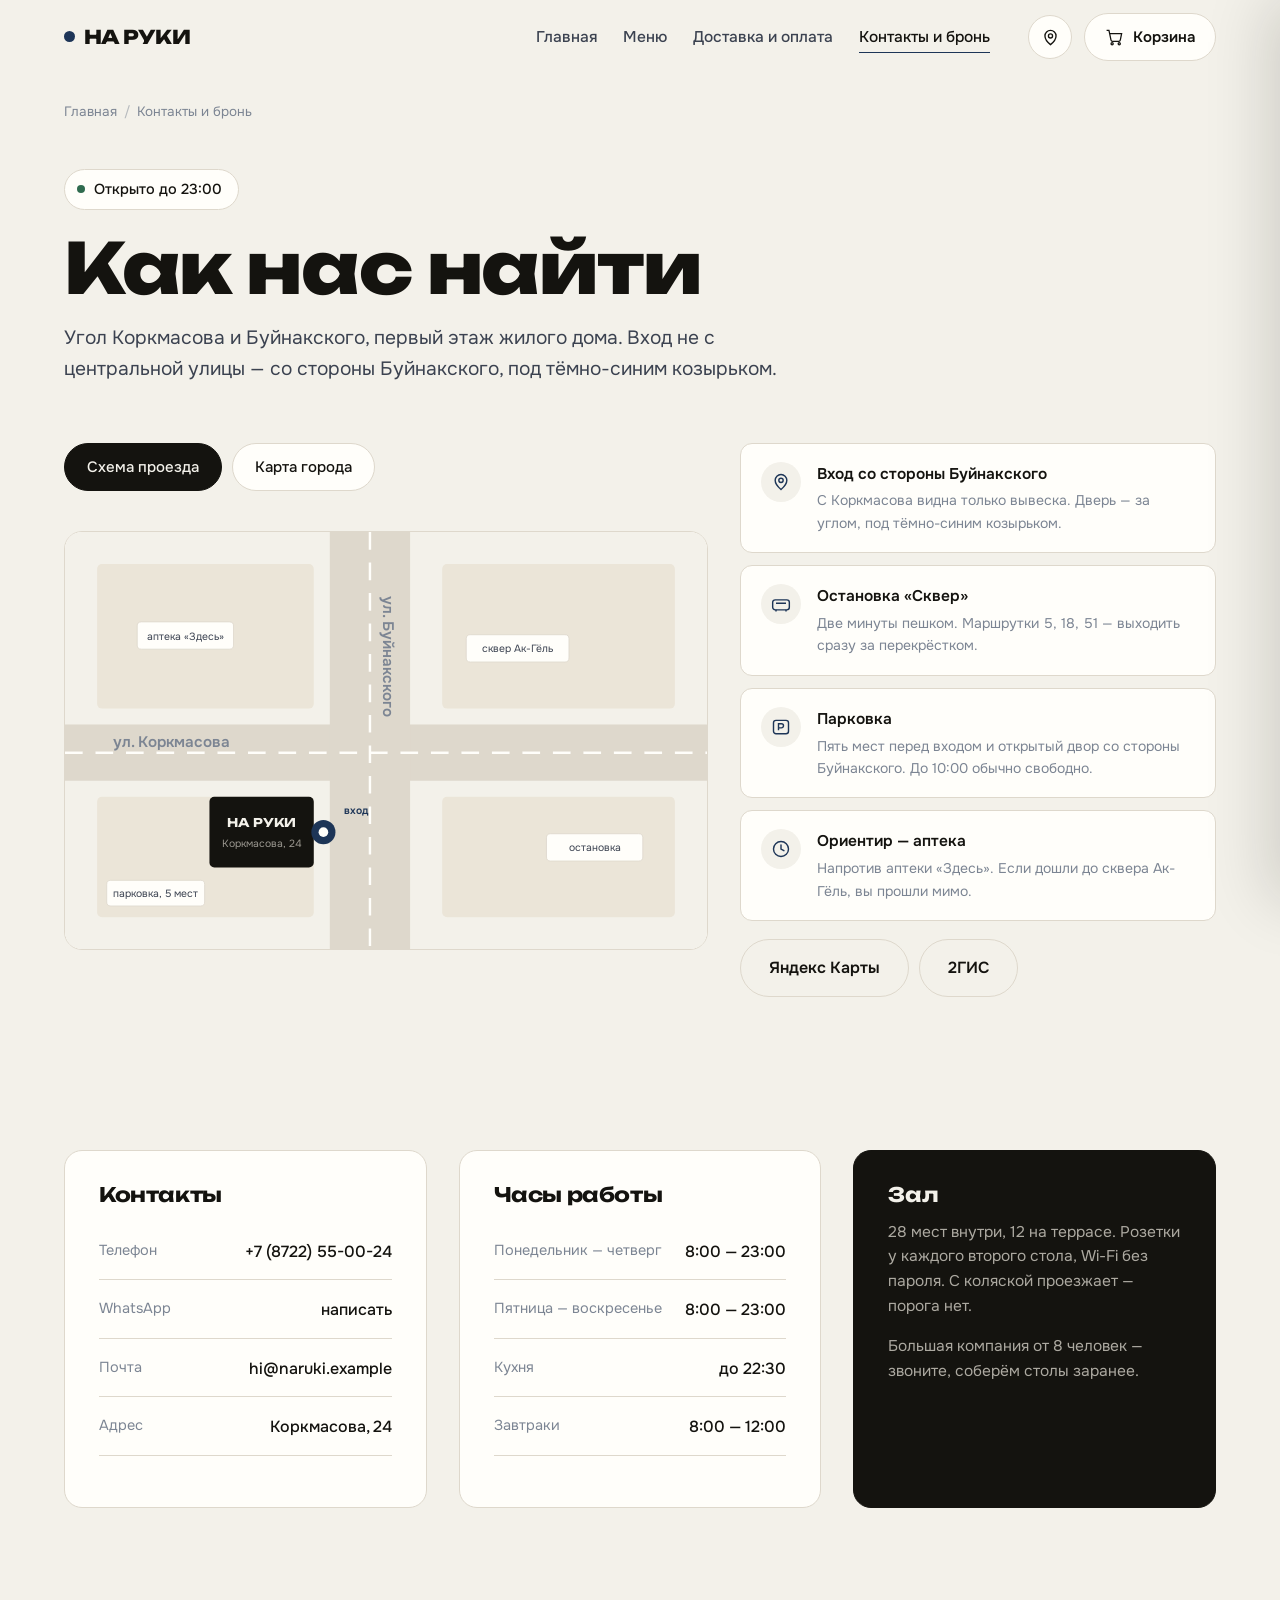
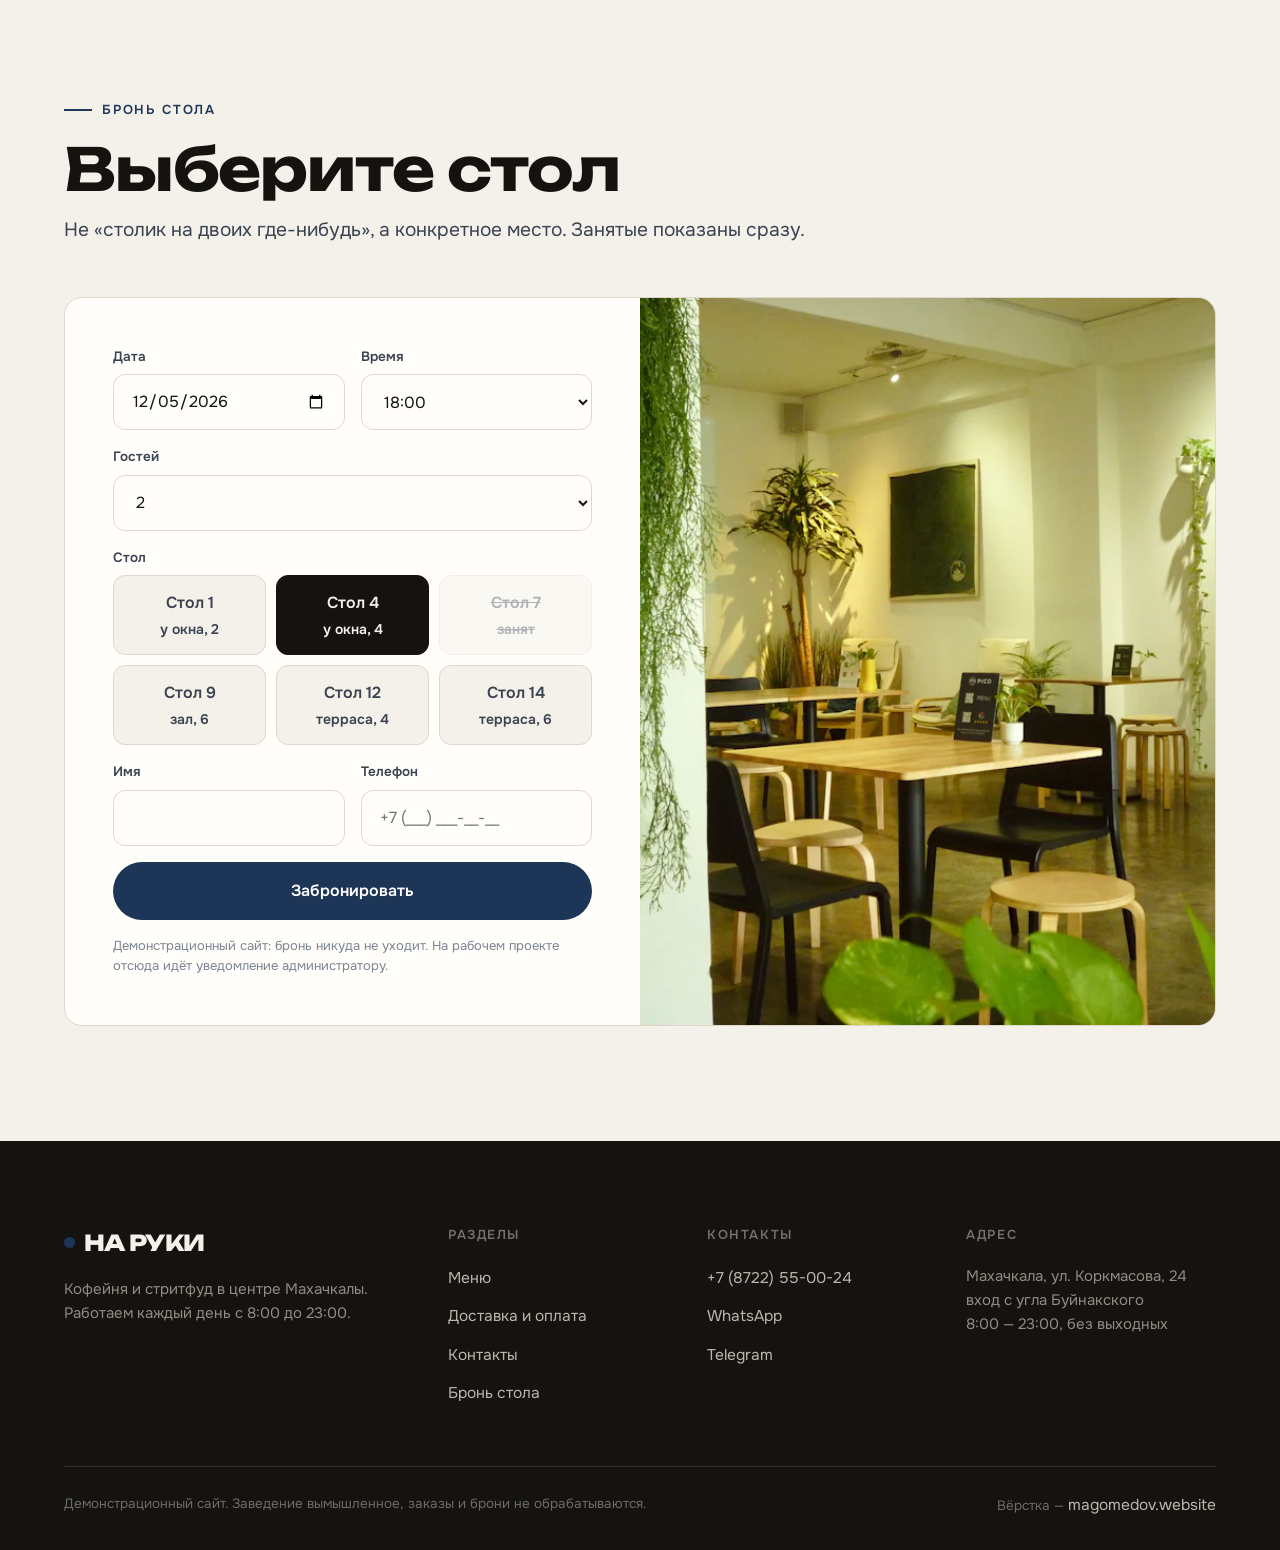
==== contacts.html @ 44935551 "Комбо в корзину, метка на карте, ровные поля формы Комбо «Завтрак и кофе» перестало быть картинкой: " ====
<!DOCTYPE html>
<html lang="ru">
<head>
<meta charset="utf-8">
<meta name="viewport" content="width=device-width, initial-scale=1">
<title>Контакты и бронь стола — Коркмасова, 24 | НА РУКИ, Махачкала</title>
<meta name="description" content="Махачкала, ул. Коркмасова, 24, вход с угла Буйнакского. Работаем с 8:00 до 23:00 без выходных. Бронь стола онлайн: выбор конкретного места у окна, в зале или на террасе.">
<link rel="canonical" href="https://magomedov.website/naruki/contacts.html">
<meta name="theme-color" content="#14130f">

<meta property="og:type" content="website">
<meta property="og:site_name" content="НА РУКИ">
<meta property="og:locale" content="ru_RU">
<meta property="og:title" content="Контакты и бронь стола | НА РУКИ, Махачкала">
<meta property="og:description" content="Коркмасова, 24. С 8:00 до 23:00 без выходных. Бронь стола онлайн за минуту.">
<meta property="og:url" content="https://magomedov.website/naruki/contacts.html">
<meta property="og:image" content="https://magomedov.website/naruki/og.jpg">
<meta name="twitter:card" content="summary_large_image">

<link rel="icon" href="favicon.svg" type="image/svg+xml">
<link rel="preconnect" href="https://fonts.googleapis.com">
<link rel="preconnect" href="https://fonts.gstatic.com" crossorigin>
<link rel="stylesheet" href="https://fonts.googleapis.com/css2?family=Unbounded:wght@600;700;800&family=Onest:wght@400;500;600;700&display=swap">
<link rel="stylesheet" href="css/style.css">
<noscript><style>.rise{opacity:1;transform:none}</style></noscript>

<script type="application/ld+json">
{
  "@context": "https://schema.org", "@type": "BreadcrumbList",
  "itemListElement": [
    { "@type": "ListItem", "position": 1, "name": "Главная", "item": "https://magomedov.website/naruki/" },
    { "@type": "ListItem", "position": 2, "name": "Контакты и бронь", "item": "https://magomedov.website/naruki/contacts.html" }
  ]
}
</script>
<script type="application/ld+json">
{
  "@context": "https://schema.org",
  "@type": "CafeOrCoffeeShop",
  "@id": "https://magomedov.website/naruki/#business",
  "name": "НА РУКИ",
  "url": "https://magomedov.website/naruki/",
  "telephone": "+78722550024",
  "priceRange": "₽₽",
  "acceptsReservations": "https://magomedov.website/naruki/contacts.html",
  "address": {
    "@type": "PostalAddress",
    "streetAddress": "ул. Коркмасова, 24",
    "addressLocality": "Махачкала",
    "addressRegion": "Республика Дагестан",
    "postalCode": "367000",
    "addressCountry": "RU"
  },
  "geo": { "@type": "GeoCoordinates", "latitude": 42.980495, "longitude": 47.500409 },
  "openingHoursSpecification": [{
    "@type": "OpeningHoursSpecification",
    "dayOfWeek": ["Monday","Tuesday","Wednesday","Thursday","Friday","Saturday","Sunday"],
    "opens": "08:00", "closes": "23:00"
  }],
  "amenityFeature": [
    { "@type": "LocationFeatureSpecification", "name": "Парковка", "value": true },
    { "@type": "LocationFeatureSpecification", "name": "Терраса", "value": true },
    { "@type": "LocationFeatureSpecification", "name": "Wi-Fi", "value": true }
  ]
}
</script>
</head>
<body>
<a class="skip" href="#main">К содержимому</a>

<header class="hdr">
  <div class="wrap hdr__in">
    <a class="logo" href="index.html"><i class="logo__dot"></i>НА РУКИ</a>
    <nav class="nav" aria-label="Основное меню">
      <a href="index.html">Главная</a>
      <a href="menu.html">Меню</a>
      <a href="delivery.html">Доставка и оплата</a>
      <a href="contacts.html" aria-current="page">Контакты и бронь</a>
    </nav>
    <div class="hdr__act">
      <a class="pin-btn" href="contacts.html?map=city#find" aria-label="Показать на карте: Коркмасова, 24" title="Показать на карте">
        <svg width="19" height="19" viewBox="0 0 24 24" fill="none" stroke="currentColor" stroke-width="1.7"><path d="M12 21s7-5.7 7-11a7 7 0 1 0-14 0c0 5.3 7 11 7 11Z"/><circle cx="12" cy="10" r="2.6"/></svg>
      </a>
      <button class="cart-btn is-empty" data-open-cart aria-label="Открыть корзину">
        <svg width="19" height="19" viewBox="0 0 24 24" fill="none" stroke="currentColor" stroke-width="1.6"><circle cx="9" cy="20" r="1.4"/><circle cx="18" cy="20" r="1.4"/><path d="M2 3h3l2.6 12.4a2 2 0 0 0 2 1.6h7.7a2 2 0 0 0 2-1.6L21 7H6"/></svg>
        <span>Корзина</span><span class="cart-btn__count">0</span>
      </button>
      <button class="burger" aria-expanded="false" aria-label="Меню навигации"><span></span></button>
    </div>
  </div>
</header>

<main id="main">
  <div class="wrap">
    <nav class="crumbs" aria-label="Хлебные крошки"><a href="index.html">Главная</a><span>/</span>Контакты и бронь</nav>
  </div>

  <section class="page-head">
    <div class="wrap">
      <span class="status"><i class="status__led"></i><span class="status__txt">Открыто до 23:00</span></span>
      <h1 style="margin-top:22px">Как нас найти</h1>
      <p class="lead">Угол Коркмасова и Буйнакского, первый этаж жилого дома. Вход не с центральной улицы — со стороны Буйнакского, под тёмно-синим козырьком.</p>
    </div>
  </section>

  <section class="section--tight" id="find" style="padding-top:0">
    <div class="wrap find">
      <div>
      <div class="filter" id="map-tabs" role="group" aria-label="Вид карты">
        <button data-map="scheme" aria-pressed="true">Схема проезда</button>
        <button data-map="city" aria-pressed="false">Карта города</button>
      </div>
      <div class="map" id="map-scheme">
        <svg viewBox="0 0 800 520" role="img" aria-label="Схема: кафе на углу улиц Коркмасова и Буйнакского, парковка во дворе">
          <rect width="800" height="520" fill="var(--cream)"/>
          <g fill="var(--ph-1)">
            <rect x="40" y="40" width="270" height="180" rx="6"/>
            <rect x="470" y="40" width="290" height="180" rx="6"/>
            <rect x="40" y="330" width="270" height="150" rx="6"/>
            <rect x="470" y="330" width="290" height="150" rx="6"/>
          </g>
          <path d="M0 240h800v70H0z" fill="var(--line)"/>
          <path d="M330 0h100v520H330z" fill="var(--line)"/>
          <path d="M0 275h800" stroke="var(--card)" stroke-width="3" stroke-dasharray="22 16"/>
          <path d="M380 0v520" stroke="var(--card)" stroke-width="3" stroke-dasharray="22 16"/>
          <text x="60" y="268" font-family="Onest, sans-serif" font-size="19" font-weight="600" fill="var(--ink-3)">ул. Коркмасова</text>
          <text x="396" y="80" font-family="Onest, sans-serif" font-size="19" font-weight="600" fill="var(--ink-3)" transform="rotate(90 396 80)">ул. Буйнакского</text>

          <rect x="180" y="330" width="130" height="88" rx="6" fill="var(--ink)"/>
          <text x="245" y="368" font-family="Unbounded, sans-serif" font-size="15" font-weight="700" fill="var(--cream)" text-anchor="middle">НА РУКИ</text>
          <text x="245" y="392" font-family="Onest, sans-serif" font-size="13" fill="rgba(245,240,230,.6)" text-anchor="middle">Коркмасова, 24</text>

          <g>
            <circle cx="322" cy="374" r="15" fill="var(--accent)"/>
            <circle cx="322" cy="374" r="6" fill="var(--card)"/>
            <text x="348" y="352" font-family="Onest, sans-serif" font-size="13" font-weight="600" fill="var(--accent)">вход</text>
          </g>

          <rect x="52" y="434" width="122" height="32" rx="5" fill="var(--card)" stroke="var(--line)"/>
          <text x="113" y="455" font-family="Onest, sans-serif" font-size="13" fill="var(--ink-2)" text-anchor="middle">парковка, 5 мест</text>

          <rect x="500" y="128" width="128" height="34" rx="5" fill="var(--card)" stroke="var(--line)"/>
          <text x="564" y="150" font-family="Onest, sans-serif" font-size="13" fill="var(--ink-2)" text-anchor="middle">сквер Ак-Гёль</text>

          <rect x="600" y="376" width="120" height="34" rx="5" fill="var(--card)" stroke="var(--line)"/>
          <text x="660" y="398" font-family="Onest, sans-serif" font-size="13" fill="var(--ink-2)" text-anchor="middle">остановка</text>

          <rect x="90" y="112" width="120" height="34" rx="5" fill="var(--card)" stroke="var(--line)"/>
          <text x="150" y="134" font-family="Onest, sans-serif" font-size="13" fill="var(--ink-2)" text-anchor="middle">аптека «Здесь»</text>
        </svg>
      </div>
      <div class="map" id="map-live" hidden
           data-src="https://yandex.ru/map-widget/v1/?ll=47.500409%2C42.980495&z=17&pt=47.500409,42.980495,pm2rdm"></div>
      </div>

      <div>
        <div class="landmarks">
          <div class="landmark rise">
            <div class="landmark__ico"><svg width="20" height="20" viewBox="0 0 24 24" fill="none" stroke="var(--accent)" stroke-width="1.7"><path d="M12 21s7-5.7 7-11a7 7 0 1 0-14 0c0 5.3 7 11 7 11Z"/><circle cx="12" cy="10" r="2.6"/></svg></div>
            <div><b>Вход со стороны Буйнакского</b><p>С Коркмасова видна только вывеска. Дверь — за углом, под тёмно-синим козырьком.</p></div>
          </div>
          <div class="landmark rise">
            <div class="landmark__ico"><svg width="20" height="20" viewBox="0 0 24 24" fill="none" stroke="var(--accent)" stroke-width="1.7"><rect x="2" y="7" width="20" height="12" rx="3"/><path d="M6 19v2M18 19v2M6 11h12"/></svg></div>
            <div><b>Остановка «Сквер»</b><p>Две минуты пешком. Маршрутки 5, 18, 51 — выходить сразу за перекрёстком.</p></div>
          </div>
          <div class="landmark rise">
            <div class="landmark__ico"><svg width="20" height="20" viewBox="0 0 24 24" fill="none" stroke="var(--accent)" stroke-width="1.7"><rect x="3" y="4" width="18" height="16" rx="3"/><path d="M9 16V8h3.5a2.5 2.5 0 0 1 0 5H9"/></svg></div>
            <div><b>Парковка</b><p>Пять мест перед входом и открытый двор со стороны Буйнакского. До 10:00 обычно свободно.</p></div>
          </div>
          <div class="landmark rise">
            <div class="landmark__ico"><svg width="20" height="20" viewBox="0 0 24 24" fill="none" stroke="var(--accent)" stroke-width="1.7"><circle cx="12" cy="12" r="9"/><path d="M12 7v5l3.5 2" stroke-linecap="round"/></svg></div>
            <div><b>Ориентир — аптека</b><p>Напротив аптеки «Здесь». Если дошли до сквера Ак-Гёль, вы прошли мимо.</p></div>
          </div>
        </div>

        <div style="display:flex;gap:10px;flex-wrap:wrap;margin-top:18px">
          <a class="btn btn--ghost" href="https://yandex.ru/maps/?ll=47.500409%2C42.980495&z=17&pt=47.500409,42.980495,pm2rdm" rel="nofollow noopener" target="_blank">Яндекс Карты</a>
          <a class="btn btn--ghost" href="https://2gis.ru/makhachkala/search/Коркмасова%2024" rel="nofollow noopener" target="_blank">2ГИС</a>
        </div>
      </div>
    </div>
  </section>

  <section class="section--tight">
    <div class="wrap">
      <h2 class="sr">Контакты, часы работы и зал</h2>
      <div class="cards">
        <div class="card rise">
          <h3 style="margin-bottom:18px">Контакты</h3>
          <dl class="contact-list">
            <div><dt>Телефон</dt><dd><a href="tel:+78722550024">+7 (8722) 55-00-24</a></dd></div>
            <div><dt>WhatsApp</dt><dd><a href="https://wa.me/78722550024" rel="nofollow noopener" target="_blank">написать</a></dd></div>
            <div><dt>Почта</dt><dd><a href="mailto:hi@naruki.example">hi@naruki.example</a></dd></div>
            <div><dt>Адрес</dt><dd>Коркмасова, 24</dd></div>
          </dl>
        </div>
        <div class="card rise">
          <h3 style="margin-bottom:18px">Часы работы</h3>
          <dl class="contact-list">
            <div><dt>Понедельник — четверг</dt><dd>8:00 — 23:00</dd></div>
            <div><dt>Пятница — воскресенье</dt><dd>8:00 — 23:00</dd></div>
            <div><dt>Кухня</dt><dd>до 22:30</dd></div>
            <div><dt>Завтраки</dt><dd>8:00 — 12:00</dd></div>
          </dl>
        </div>
        <div class="card card--ink rise">
          <h3 style="margin-bottom:14px">Зал</h3>
          <p>28 мест внутри, 12 на террасе. Розетки у каждого второго стола, Wi-Fi без пароля. С коляской проезжает — порога нет.</p>
          <p style="margin-top:14px">Большая компания от 8 человек — звоните, соберём столы заранее.</p>
        </div>
      </div>
    </div>
  </section>

  <section class="section" id="book-block">
    <div class="wrap">
      <div class="sec-head"><div>
        <span class="eyebrow">Бронь стола</span>
        <h2 class="h-sec">Выберите стол</h2>
        <p class="lead" style="margin-top:16px">Не «столик на двоих где-нибудь», а конкретное место. Занятые показаны сразу.</p>
      </div></div>

      <div class="book rise">
        <div class="book__form">
          <form class="form" id="book" novalidate>
            <div class="row2">
              <div class="field"><label for="b-date">Дата</label><input type="date" id="b-date" required></div>
              <div class="field"><label for="b-time">Время</label>
                <select id="b-time">
                  <option>12:00</option><option>13:00</option><option>14:00</option><option selected>18:00</option>
                  <option>19:00</option><option>20:00</option><option>21:00</option>
                </select></div>
            </div>
            <div class="field"><label for="b-guests">Гостей</label>
              <select id="b-guests"><option>1</option><option selected>2</option><option>3</option><option>4</option><option>5</option><option>6</option><option>больше шести</option></select></div>
            <div class="field"><label>Стол</label><div class="tables" id="tables"></div></div>
            <div class="row2">
              <div class="field"><label for="b-name">Имя</label><input id="b-name" required><span class="err">Как к вам обращаться?</span></div>
              <div class="field"><label for="b-tel">Телефон</label><input id="b-tel" type="tel" inputmode="tel" placeholder="+7 (___) ___-__-__" required><span class="err">Нужны все 11 цифр</span></div>
            </div>
            <input class="hp" tabindex="-1" autocomplete="off" id="b-hp" aria-hidden="true">
            <button class="btn btn--accent btn--wide" type="submit">Забронировать</button>
            <p class="note">Демонстрационный сайт: бронь никуда не уходит. На рабочем проекте отсюда идёт уведомление администратору.</p>
          </form>
        </div>
        <div class="ph"><img src="assets/img/hall.webp" alt="Зал кофейни: столы у окна" width="820" height="690" loading="lazy" decoding="async"></div>
      </div>
    </div>
  </section>
</main>

<footer class="ftr">
  <div class="wrap">
    <div class="ftr__grid">
      <div>
        <div class="logo"><i class="logo__dot"></i>НА РУКИ</div>
        <p>Кофейня и стритфуд в центре Махачкалы. Работаем каждый день с 8:00 до 23:00.</p>
      </div>
      <div>
        <h4>Разделы</h4>
        <ul>
          <li><a href="menu.html">Меню</a></li>
          <li><a href="delivery.html">Доставка и оплата</a></li>
          <li><a href="contacts.html">Контакты</a></li>
          <li><a href="#book-block">Бронь стола</a></li>
        </ul>
      </div>
      <div>
        <h4>Контакты</h4>
        <ul>
          <li><a href="tel:+78722550024">+7 (8722) 55-00-24</a></li>
          <li><a href="https://wa.me/78722550024" rel="nofollow noopener" target="_blank">WhatsApp</a></li>
          <li><a href="https://t.me/naruki" rel="nofollow noopener" target="_blank">Telegram</a></li>
        </ul>
      </div>
      <div>
        <h4>Адрес</h4>
        <p>Махачкала, ул. Коркмасова, 24<br>вход с угла Буйнакского<br>8:00 — 23:00, без выходных</p>
      </div>
    </div>
    <div class="ftr__bottom">
      <span>Демонстрационный сайт. Заведение вымышленное, заказы и брони не обрабатываются.</span>
      <span>Вёрстка — <a href="https://magomedov.website" rel="noopener">magomedov.website</a></span>
    </div>
  </div>
</footer>

<div class="bottombar">
  <div class="bottombar__sum">0 ₽<small>0 позиций</small></div>
  <button class="btn btn--accent" data-open-cart>Корзина</button>
</div>

<div class="overlay" id="overlay"></div>
<aside class="drawer" id="drawer" aria-hidden="true" aria-label="Корзина">
  <div class="drawer__head">
    <h2>Ваш заказ</h2>
    <button class="drawer__close" aria-label="Закрыть корзину">✕</button>
  </div>
  <div class="steps-head" hidden><i></i><i></i><i></i></div>
  <div class="drawer__body"></div>
  <div class="drawer__foot"></div>
</aside>

<script src="js/analytics.js" defer></script>
<script src="js/menu-data.js"></script>
<script src="js/main.js" defer></script>
</body>
</html>
---- css/style.css ----
/* НА РУКИ — кофе и стритфуд. Демо-сайт */

:root {
  --ink: #14130f;
  --ink-2: #3b4250;
  --ink-3: #7c8593;
  --cream: #f3f1ea;
  --card: #fffefa;
  --line: #ded8cc;
  --accent: #1d3557;
  --accent-2: #142842;
  --accent-soft: #f0a868;
  --green: #2f6b4f;
  --ph-1: #ebe5d8;
  --ph-2: #c3b7a4;
  --ph-w1: #f0a868;
  --ph-w2: #c9622c;

  /* Другие палитры, если понадобится вернуться:
     Кирпич:  accent #d9481f / soft #e8a06a / cream #f5f0e6 / ink #14110d / ph #e9dcc6 #c2a882 / ph-w #e8a06a #d9481f
     Зелёный: accent #2f6b4a / soft #a8c48b / cream #f0f1e9 / ink #14201a / ph #e4e6d6 #b6bfa0 / ph-w #d8cf9e #7d8c4a
     Карамель: accent #a8700f / soft #e5b143 / cream #f6f3e7 / ink #17160f / ph #ece2c8 #c9b489 / ph-w #e5b143 #a8700f */
  --shadow: 0 2px 4px rgba(20, 17, 13, .04), 0 12px 32px rgba(20, 17, 13, .07);

  --r: 18px;
  --r-s: 12px;
  --pad: clamp(20px, 5vw, 64px);
  --gap: clamp(16px, 2.5vw, 32px);

  --ease: cubic-bezier(.16, 1, .3, 1);
  --slow: .9s;
  --mid: .55s;
}

*, *::before, *::after { box-sizing: border-box; }
[hidden] { display: none !important; }   /* иначе display:flex у .dish перебивает атрибут */

html { scroll-behavior: smooth; }

body {
  margin: 0;
  background: var(--cream);
  color: var(--ink);
  font: 400 17px/1.6 Onest, -apple-system, "Segoe UI", Roboto, sans-serif;
  -webkit-font-smoothing: antialiased;
  overflow-x: hidden;
}

h1, h2, h3 {
  font-family: Unbounded, Onest, "Segoe UI", sans-serif;
  font-weight: 700;
  line-height: 1.02;
  letter-spacing: -.02em;
  margin: 0;
  text-wrap: balance;
}

p { margin: 0 0 1em; text-wrap: pretty; }
p:last-child { margin-bottom: 0; }

a { color: inherit; text-decoration: none; }
img { max-width: 100%; display: block; }
button, input, select, textarea { font: inherit; color: inherit; }

.wrap { width: min(1240px, 100% - var(--pad) * 2); margin-inline: auto; }
.section { padding: clamp(64px, 9vw, 132px) 0; }
.section--tight { padding: clamp(44px, 6vw, 80px) 0; }

/* ——— типографика секций ——— */
.eyebrow {
  font-size: 13px; font-weight: 600; letter-spacing: .14em;
  text-transform: uppercase; color: var(--accent);
  display: flex; align-items: center; gap: 10px; margin-bottom: 18px;
}
.eyebrow::before { content: ""; width: 28px; height: 2px; background: currentColor; }

.h-sec { font-size: clamp(30px, 4.6vw, 60px); }
.lead { font-size: clamp(17px, 1.5vw, 20px); color: var(--ink-2); max-width: 58ch; }
.muted { color: var(--ink-3); }
.sec-head { display: flex; flex-wrap: wrap; align-items: end; justify-content: space-between; gap: 24px; margin-bottom: clamp(28px, 4vw, 52px); }

/* ——— кнопки ——— */
.btn {
  --bg: var(--ink); --fg: var(--cream);
  display: inline-flex; align-items: center; justify-content: center; gap: 10px;
  padding: 15px 28px; border: 1px solid transparent; border-radius: 100px;
  background: var(--bg); color: var(--fg);
  font-weight: 600; font-size: 16px; cursor: pointer;
  transition: transform var(--mid) var(--ease), background var(--mid) var(--ease), color var(--mid) var(--ease);
}
.btn:hover { transform: translateY(-2px); }
.btn--accent { --bg: var(--accent); --fg: #fff; }
.btn--accent:hover { --bg: var(--accent-2); }
.btn--ghost { --bg: transparent; --fg: var(--ink); border-color: var(--line); }
.btn--ghost:hover { --bg: var(--ink); --fg: var(--cream); }
.btn--wide { width: 100%; }
.btn[disabled] { opacity: .45; pointer-events: none; }

/* ——— шапка ——— */
.hdr {
  position: sticky; top: 0; z-index: 60;
  background: var(--cream);                                     /* фолбэк для Safari < 16.2 */
  background: color-mix(in srgb, var(--cream) 88%, transparent);
  -webkit-backdrop-filter: blur(14px);
  backdrop-filter: blur(14px);
  border-bottom: 1px solid transparent;
  transition: border-color var(--mid) var(--ease), background var(--mid) var(--ease);
}
.hdr.is-stuck { border-color: var(--line); }
.hdr__in { display: flex; align-items: center; gap: clamp(16px, 3vw, 40px); height: 74px; }

.logo { font-family: Unbounded, sans-serif; font-weight: 800; font-size: 19px; letter-spacing: -.03em; display: flex; align-items: center; gap: 9px; white-space: nowrap; }
.logo__dot { width: 11px; height: 11px; border-radius: 50%; background: var(--accent); flex: none; }

.nav { display: flex; gap: 26px; margin-left: auto; }
.nav a { font-size: 15.5px; font-weight: 500; position: relative; padding: 4px 0; color: var(--ink-2); transition: color var(--mid) var(--ease); }
.nav a::after {
  content: ""; position: absolute; left: 0; right: 0; bottom: 0; height: 1.5px;
  background: var(--accent); transform: scaleX(0); transform-origin: left;
  transition: transform var(--slow) var(--ease);
}
.nav a:hover, .nav a[aria-current="page"] { color: var(--ink); }
.nav a:hover::after, .nav a[aria-current="page"]::after { transform: scaleX(1); }

.hdr__act { display: flex; align-items: center; gap: 12px; }

.cart-btn {
  position: relative; display: inline-flex; align-items: center; gap: 9px;
  padding: 11px 20px; border-radius: 100px; border: 1px solid var(--line);
  background: var(--card); cursor: pointer; font-weight: 600; font-size: 15px;
  transition: border-color var(--mid) var(--ease), transform var(--mid) var(--ease);
}
.cart-btn:hover { border-color: var(--ink); transform: translateY(-1px); }
.cart-btn__count {
  min-width: 22px; height: 22px; padding: 0 6px; border-radius: 100px;
  background: var(--accent); color: #fff; font-size: 12.5px; font-weight: 700;
  display: grid; place-items: center;
}
.cart-btn.is-empty .cart-btn__count { display: none; }
.cart-btn.is-bump { animation: bump .5s var(--ease); }
@keyframes bump { 40% { transform: scale(1.07); } }

.pin-btn {
  width: 44px; height: 44px; border-radius: 50%; border: 1px solid var(--line);
  background: var(--card); display: grid; place-items: center; flex: none;
  transition: border-color var(--mid) var(--ease), background var(--mid) var(--ease), color var(--mid) var(--ease), transform var(--mid) var(--ease);
}
.pin-btn:hover { background: var(--accent); color: #fff; border-color: var(--accent); transform: translateY(-1px); }

.burger { display: none; width: 44px; height: 44px; border: 1px solid var(--line); border-radius: 12px; background: var(--card); cursor: pointer; padding: 0; }
.burger span, .burger::before, .burger::after {
  content: ""; display: block; width: 18px; height: 1.8px; background: var(--ink);
  margin: 0 auto; transition: transform var(--mid) var(--ease), opacity var(--mid) var(--ease);
}
.burger span { margin-block: 4px; }
.burger[aria-expanded="true"]::before { transform: translateY(5.8px) rotate(45deg); }
.burger[aria-expanded="true"] span { opacity: 0; }
.burger[aria-expanded="true"]::after { transform: translateY(-5.8px) rotate(-45deg); }

/* ——— хиро ——— */
.hero { padding: clamp(40px, 6vw, 76px) 0 clamp(48px, 7vw, 92px); }
.hero__grid { display: grid; grid-template-columns: 1.05fr .95fr; gap: clamp(28px, 5vw, 72px); align-items: center; }
.hero h1 { font-size: clamp(40px, 5.6vw, 76px); font-weight: 800; }
.hero h1 em { font-style: normal; color: var(--accent); }
.hero__lead { margin-top: 26px; font-size: clamp(17px, 1.6vw, 20px); color: var(--ink-2); max-width: 46ch; }
.hero__cta { display: flex; flex-wrap: wrap; gap: 12px; margin-top: 34px; }

.hero__facts { display: flex; flex-wrap: wrap; gap: clamp(20px, 4vw, 44px); margin-top: 44px; padding-top: 30px; border-top: 1px solid var(--line); }
.fact b { display: block; font-family: Unbounded, sans-serif; font-size: clamp(24px, 2.6vw, 32px); font-weight: 700; letter-spacing: -.02em; }
.fact span { font-size: 14.5px; color: var(--ink-3); }

.status { display: inline-flex; align-items: center; gap: 9px; padding: 8px 16px 8px 12px; border-radius: 100px; background: var(--card); border: 1px solid var(--line); font-size: 14.5px; font-weight: 500; }
.status__led { width: 8px; height: 8px; border-radius: 50%; background: var(--green); box-shadow: 0 0 0 0 rgba(47, 107, 79, .5); animation: pulse 2.6s var(--ease) infinite; }
.status--closed .status__led { background: var(--ink-3); animation: none; }
@keyframes pulse { 70%, 100% { box-shadow: 0 0 0 9px rgba(47, 107, 79, 0); } }

/* ——— заглушки под фото ——— */
.ph {
  position: relative; border-radius: var(--r); overflow: hidden;
  background: linear-gradient(148deg, var(--ph-1) 0%, var(--ph-2) 100%);
  display: grid; place-items: center; text-align: center; padding: 24px;
  aspect-ratio: 4 / 3;
}
.ph::after {
  content: ""; position: absolute; inset: 0;
  background: radial-gradient(120% 90% at 24% 18%, rgba(255, 253, 248, .5), transparent 62%);
}
.ph img { position: absolute; inset: 0; width: 100%; height: 100%; object-fit: cover; z-index: 1; }
.ph__label {
  position: relative; z-index: 1; font-size: 13px; line-height: 1.45; font-weight: 600;
  letter-spacing: .02em; color: rgba(20, 17, 13, .52); max-width: 24ch;
}
.ph__label b { display: block; font-size: 11px; letter-spacing: .16em; text-transform: uppercase; color: rgba(20, 17, 13, .34); margin-bottom: 6px; }
.ph--sq { aspect-ratio: 1; }
.ph--dark { background: var(--ink); background: linear-gradient(148deg, color-mix(in srgb, var(--ink) 82%, #fff) 0%, var(--ink) 100%); }
.ph--dark .ph__label { color: rgba(245, 240, 230, .58); }
.ph--dark .ph__label b { color: rgba(245, 240, 230, .34); }
.ph--dark::after { background: none; background: radial-gradient(120% 90% at 24% 18%, color-mix(in srgb, var(--accent) 26%, transparent), transparent 62%); }
.ph--warm { background: linear-gradient(148deg, var(--ph-w1) 0%, var(--ph-w2) 100%); }
.ph--warm .ph__label, .ph--warm .ph__label b { color: rgba(255, 253, 248, .74); }

.hero__art { display: grid; grid-template-columns: 1fr 1fr; grid-template-rows: auto auto; gap: 14px; }
.hero__art .ph:first-child { grid-row: span 2; aspect-ratio: 3 / 4.4; }

/* ——— бегущая строка ——— */
.ticker { border-block: 1px solid var(--line); background: var(--card); overflow: hidden; padding: 16px 0; }
.ticker__row { display: flex; width: max-content; animation: run 46s linear infinite; }
.ticker:hover .ticker__row { animation-play-state: paused; }
.ticker__row span { font-family: Unbounded, sans-serif; font-weight: 600; font-size: clamp(15px, 1.6vw, 19px); letter-spacing: -.01em; padding-inline: 22px; display: flex; align-items: center; gap: 22px; white-space: nowrap; }
.ticker__row span::after { content: ""; width: 7px; height: 7px; border-radius: 50%; background: var(--accent); }
@keyframes run { to { transform: translateX(-50%); } }

/* ——— карточки блюд ——— */
.grid-dish { display: grid; grid-template-columns: repeat(auto-fill, minmax(258px, 1fr)); gap: var(--gap); }

.dish {
  background: var(--card); border: 1px solid var(--line); border-radius: var(--r);
  overflow: hidden; display: flex; flex-direction: column;
  transition: transform var(--slow) var(--ease), box-shadow var(--slow) var(--ease), border-color var(--slow) var(--ease);
}
.dish:hover { transform: translateY(-5px); box-shadow: var(--shadow); border-color: #d3c6ae; }
.dish .ph { border-radius: 0; aspect-ratio: 5 / 4; }
.dish__body { padding: 20px 20px 22px; display: flex; flex-direction: column; flex: 1; gap: 8px; }
.dish__name { font-size: 18.5px; font-weight: 600; font-family: Unbounded, sans-serif; letter-spacing: -.02em; }
.dish__desc { font-size: 14.5px; color: var(--ink-3); line-height: 1.5; }
.dish__meta { display: flex; gap: 12px; font-size: 13px; color: var(--ink-3); margin-top: 2px; }
.dish__foot { display: flex; align-items: center; justify-content: space-between; gap: 12px; margin-top: auto; padding-top: 14px; }
.dish__price { font-family: Unbounded, sans-serif; font-size: 21px; font-weight: 700; letter-spacing: -.03em; }
.dish__add {
  width: 44px; height: 44px; border-radius: 50%; border: 1px solid var(--ink); background: transparent;
  cursor: pointer; font-size: 22px; line-height: 1; display: grid; place-items: center;
  transition: background var(--mid) var(--ease), color var(--mid) var(--ease), transform var(--mid) var(--ease);
}
.dish__add:hover { background: var(--ink); color: var(--cream); transform: rotate(90deg); }

.tag {
  position: absolute; z-index: 2; top: 12px; left: 12px;
  padding: 6px 12px; border-radius: 100px; background: var(--accent); color: #fff;
  font-size: 12px; font-weight: 700; letter-spacing: .04em; text-transform: uppercase;
}
.tag--dark { background: var(--ink); }
.tag--out { background: var(--ink-3); }

.dish.is-out { opacity: .55; }
.dish.is-out .dish__add { pointer-events: none; opacity: .3; }

/* ——— фильтр меню ——— */
.filter { display: flex; flex-wrap: wrap; gap: 10px; margin-bottom: clamp(26px, 4vw, 40px); }
.filter button {
  padding: 11px 22px; border-radius: 100px; border: 1px solid var(--line);
  background: var(--card); cursor: pointer; font-size: 15px; font-weight: 500;
  transition: background var(--mid) var(--ease), color var(--mid) var(--ease), border-color var(--mid) var(--ease);
}
.filter button:hover { border-color: var(--ink); }
.filter button[aria-pressed="true"] { background: var(--ink); color: var(--cream); border-color: var(--ink); }

/* ——— шаги / карточки-инфо ——— */
.cards { display: grid; grid-template-columns: repeat(auto-fit, minmax(250px, 1fr)); gap: var(--gap); }
.card { background: var(--card); border: 1px solid var(--line); border-radius: var(--r); padding: clamp(24px, 3vw, 34px); }
.card__num { font-family: Unbounded, sans-serif; font-size: 14px; font-weight: 700; color: var(--accent); letter-spacing: .1em; margin-bottom: 16px; }
.card h3 { font-size: 20px; margin-bottom: 10px; }
.card p { font-size: 15.5px; color: var(--ink-2); }
.card--ink { background: var(--ink); color: var(--cream); border-color: var(--ink); }
.card--ink p { color: rgba(245, 240, 230, .68); }

/* ——— комбо ——— */
.combo { display: grid; grid-template-columns: 1fr 1fr; gap: 0; background: var(--ink); color: var(--cream); border-radius: var(--r); overflow: hidden; }
.combo__body { padding: clamp(28px, 4.5vw, 56px); display: flex; flex-direction: column; justify-content: center; }
.combo h2 { font-size: clamp(28px, 3.6vw, 46px); margin-bottom: 16px; }
.combo p { color: rgba(245, 240, 230, .7); max-width: 42ch; }
.combo__price { display: flex; align-items: baseline; gap: 14px; margin: 26px 0; }
.combo__now { font-family: Unbounded, sans-serif; font-size: clamp(32px, 4vw, 46px); font-weight: 700; letter-spacing: -.03em; }
.combo__old { font-size: 20px; color: rgba(245, 240, 230, .45); text-decoration: line-through; }
.combo__save { padding: 5px 12px; border-radius: 100px; background: var(--accent); color: #fff; font-size: 13px; font-weight: 700; }
.combo .ph { border-radius: 0; height: 100%; aspect-ratio: auto; min-height: 300px; }
.combo__pick { display: grid; gap: 16px; margin-top: 26px; max-width: 420px; }
.combo .field label { color: rgba(245, 240, 230, .6); }
.combo .field select { background: rgba(245, 240, 230, .07); border-color: rgba(245, 240, 230, .28); color: var(--cream); }
.combo .field select option { color: var(--ink); background: var(--card); }   /* выпадающий список остаётся светлым */
.combo .field select:disabled { opacity: .45; }
.combo .note { color: rgba(245, 240, 230, .55); margin-top: 14px; }
.combo .btn--ghost { --fg: var(--cream); border-color: rgba(245, 240, 230, .3); }
.combo .btn--ghost:hover { --bg: var(--cream); --fg: var(--ink); }

/* ——— зоны доставки ——— */
.zones { display: grid; gap: 12px; }
.zone {
  display: grid; grid-template-columns: 14px 1.6fr 1fr 1fr; align-items: center; gap: 18px;
  padding: 20px clamp(18px, 2.4vw, 28px); background: var(--card);
  border: 1px solid var(--line); border-radius: var(--r-s);
  transition: border-color var(--mid) var(--ease), transform var(--mid) var(--ease);
}
.zone:hover { border-color: var(--ink); transform: translateX(4px); }
.zone__dot { width: 14px; height: 14px; border-radius: 50%; }
.zone__name { font-weight: 600; font-size: 17px; }
.zone__name small { display: block; font-weight: 400; font-size: 13.5px; color: var(--ink-3); margin-top: 3px; }
.zone__val { font-family: Unbounded, sans-serif; font-weight: 600; font-size: 16px; letter-spacing: -.02em; }
.zone__val small { display: block; font-family: Onest, sans-serif; font-weight: 400; font-size: 12.5px; letter-spacing: 0; color: var(--ink-3); margin-top: 3px; }

/* ——— оплата ——— */
.pays { display: grid; grid-template-columns: repeat(auto-fit, minmax(190px, 1fr)); gap: 14px; }
.pay { display: flex; align-items: center; gap: 14px; padding: 20px; background: var(--card); border: 1px solid var(--line); border-radius: var(--r-s); }
.pay svg { flex: none; }
.pay b { display: block; font-size: 15.5px; font-weight: 600; }
.pay span { font-size: 13px; color: var(--ink-3); }

/* ——— отзывы ——— */
.reviews { display: grid; grid-template-columns: repeat(auto-fit, minmax(280px, 1fr)); gap: var(--gap); }
.review { background: var(--card); border: 1px solid var(--line); border-radius: var(--r); padding: clamp(24px, 3vw, 32px); display: flex; flex-direction: column; gap: 16px; }
.review__stars { color: var(--accent); letter-spacing: 3px; font-size: 15px; }
.review p { font-size: 16px; color: var(--ink-2); }
.review__who { display: flex; align-items: center; gap: 12px; margin-top: auto; padding-top: 8px; }
.review__ava { width: 42px; height: 42px; border-radius: 50%; background: linear-gradient(140deg, var(--ph-w1), var(--ph-w2)); display: grid; place-items: center; color: #fff; font-weight: 700; font-size: 16px; flex: none; }
.review__who b { display: block; font-size: 15px; font-weight: 600; }
.review__who span { display: block; font-size: 13px; color: var(--ink-3); margin-top: 2px; }

/* ——— FAQ ——— */
.faq { max-width: 860px; }
.faq details { border-bottom: 1px solid var(--line); }
.faq summary {
  list-style: none; cursor: pointer; padding: 24px 44px 24px 0; position: relative;
  font-size: clamp(17px, 1.9vw, 21px); font-weight: 600; font-family: Unbounded, sans-serif; letter-spacing: -.02em;
  transition: color var(--mid) var(--ease);
}
.faq summary::-webkit-details-marker { display: none; }
.faq summary:hover { color: var(--accent); }
.faq summary::after {
  content: ""; position: absolute; right: 6px; top: 50%; width: 14px; height: 14px;
  border-right: 2px solid currentColor; border-bottom: 2px solid currentColor;
  transform: translateY(-70%) rotate(45deg); transition: transform var(--slow) var(--ease);
}
.faq details[open] summary::after { transform: translateY(-20%) rotate(-135deg); }
.faq__a { padding-bottom: 26px; color: var(--ink-2); max-width: 68ch; animation: slide-in var(--slow) var(--ease); }
@keyframes slide-in { from { opacity: 0; transform: translateY(-8px); } }

/* ——— формы ——— */
.form { display: grid; gap: 16px; }
.row2 { display: grid; grid-template-columns: 1fr 1fr; gap: 16px; }
.field { display: grid; gap: 7px; }
.field label { font-size: 13.5px; font-weight: 600; color: var(--ink-2); }
.field input, .field select, .field textarea {
  width: 100%; padding: 15px 18px; border: 1px solid var(--line); border-radius: var(--r-s);
  background: var(--card); font-size: 16px; transition: border-color var(--mid) var(--ease), box-shadow var(--mid) var(--ease);
}
/* date и select считают высоту сами: в ряду поля разъезжались на 2–5 px */
.field input:not([type="radio"]), .field select { height: 56px; padding-block: 0; }
.field input[type="date"] { -webkit-appearance: none; }   /* iOS иначе прижимает дату к верху поля */
.field textarea { resize: vertical; min-height: 92px; }
.field input:focus, .field select:focus, .field textarea:focus { outline: none; border-color: var(--ink); box-shadow: 0 0 0 3px rgba(20, 17, 13, .07); }
.field input[aria-invalid="true"], .field select[aria-invalid="true"] { border-color: var(--accent); }
.field .err { font-size: 13px; color: var(--accent); min-height: 0; display: none; }
.field input[aria-invalid="true"] ~ .err, .field select[aria-invalid="true"] ~ .err { display: block; }
.hp { position: absolute; left: -9999px; width: 1px; height: 1px; overflow: hidden; }

.chips { display: flex; flex-wrap: wrap; gap: 8px; }
.chip { position: relative; }
.chip input { position: absolute; opacity: 0; inset: 0; cursor: pointer; }
.chip span {
  display: block; padding: 11px 20px; border: 1px solid var(--line); border-radius: 100px;
  background: var(--card); font-size: 15px; font-weight: 500; cursor: pointer;
  transition: background var(--mid) var(--ease), color var(--mid) var(--ease), border-color var(--mid) var(--ease);
}
.chip input:checked ~ span { background: var(--ink); color: var(--cream); border-color: var(--ink); }
.chip input:focus-visible ~ span { box-shadow: 0 0 0 3px rgba(20, 17, 13, .12); }

.note { font-size: 13px; color: var(--ink-3); }
.note a { text-decoration: underline; }

/* ——— бронь ——— */
.book { display: grid; grid-template-columns: 1fr 1fr; gap: 0; border: 1px solid var(--line); border-radius: var(--r); overflow: hidden; background: var(--card); }
.book__form { padding: clamp(26px, 4vw, 48px); }
.book .ph { border-radius: 0; height: 100%; aspect-ratio: auto; min-height: 340px; }

.tables { display: grid; grid-template-columns: repeat(auto-fit, minmax(120px, 1fr)); gap: 10px; }
.table-pick { position: relative; }
.table-pick input { position: absolute; opacity: 0; inset: 0; cursor: pointer; }
.table-pick span {
  display: block; padding: 14px 12px; text-align: center; border: 1px solid var(--line);
  border-radius: var(--r-s); background: var(--cream); cursor: pointer; font-size: 14px;
  transition: background var(--mid) var(--ease), color var(--mid) var(--ease), border-color var(--mid) var(--ease);
}
.table-pick span b { display: block; font-size: 16px; font-weight: 600; margin-bottom: 2px; }
.table-pick input:checked ~ span { background: var(--ink); color: var(--cream); border-color: var(--ink); }
.table-pick input:disabled ~ span { opacity: .4; cursor: not-allowed; text-decoration: line-through; }

/* ——— карта / как найти ——— */
.find { display: grid; grid-template-columns: 1.15fr .85fr; gap: var(--gap); align-items: start; }
.map { border-radius: var(--r); overflow: hidden; border: 1px solid var(--line); background: var(--card); }
.map svg { display: block; width: 100%; height: auto; }
#map-live { aspect-ratio: 800 / 520; }
#map-live iframe { display: block; width: 100%; height: 100%; border: 0; }
#find, #filter { scroll-margin-top: 92px; }
.landmarks { display: grid; gap: 12px; }
.landmark { display: flex; gap: 16px; padding: 18px 20px; background: var(--card); border: 1px solid var(--line); border-radius: var(--r-s); }
.landmark__ico { width: 40px; height: 40px; border-radius: 50%; background: var(--cream); display: grid; place-items: center; flex: none; }
.landmark b { display: block; font-size: 15.5px; font-weight: 600; margin-bottom: 3px; }
.landmark p { font-size: 14px; color: var(--ink-3); }

.contact-list { display: grid; gap: 2px; }
.contact-list div { display: flex; justify-content: space-between; gap: 20px; padding: 15px 0; border-bottom: 1px solid var(--line); font-size: 16px; }
.contact-list dt { color: var(--ink-3); font-size: 14.5px; }
.contact-list dd { margin: 0; font-weight: 500; text-align: right; }

/* ——— корзина ——— */
.overlay {
  position: fixed; inset: 0; z-index: 90; background: rgba(20, 17, 13, .48);
  -webkit-backdrop-filter: blur(3px);
  backdrop-filter: blur(3px); opacity: 0; pointer-events: none;
  transition: opacity var(--slow) var(--ease);
}
.overlay.is-open { opacity: 1; pointer-events: auto; }

.drawer {
  position: fixed; top: 0; right: 0; bottom: 0; z-index: 95; width: min(460px, 100%);
  background: var(--cream); display: flex; flex-direction: column;
  transform: translateX(102%); transition: transform var(--slow) var(--ease);
  box-shadow: -20px 0 60px rgba(20, 17, 13, .16);
}
.drawer.is-open { transform: none; }
.drawer__head { display: flex; align-items: center; justify-content: space-between; padding: 22px var(--pad-d, 26px); border-bottom: 1px solid var(--line); }
.drawer__head h2 { font-size: 22px; }
.drawer__close { width: 40px; height: 40px; border-radius: 50%; border: 1px solid var(--line); background: var(--card); cursor: pointer; font-size: 19px; line-height: 1; transition: background var(--mid) var(--ease), transform var(--mid) var(--ease); }
.drawer__close:hover { background: var(--ink); color: var(--cream); transform: rotate(90deg); }
.drawer__body { flex: 1; overflow-y: auto; padding: 22px 26px; }
.drawer__foot { border-top: 1px solid var(--line); padding: 20px 26px calc(20px + env(safe-area-inset-bottom)); background: var(--card); }

.cart-line { display: grid; grid-template-columns: 56px 1fr auto; gap: 14px; align-items: center; padding: 14px 0; border-bottom: 1px solid var(--line); }
.cart-line__ph { width: 56px; height: 56px; border-radius: var(--r-s); background: linear-gradient(148deg, var(--ph-1), var(--ph-2)); }
.cart-line__name { font-size: 15.5px; font-weight: 600; line-height: 1.3; }
.cart-line__price { font-size: 13.5px; color: var(--ink-3); margin-top: 3px; }
.qty { display: flex; align-items: center; gap: 4px; border: 1px solid var(--line); border-radius: 100px; padding: 3px; background: var(--card); }
.qty button { width: 30px; height: 30px; border: none; border-radius: 50%; background: transparent; cursor: pointer; font-size: 17px; line-height: 1; transition: background var(--mid) var(--ease); }
.qty button:hover { background: var(--cream); }
.qty b { min-width: 22px; text-align: center; font-size: 15px; }

.cart-empty { text-align: center; padding: 60px 20px; color: var(--ink-3); }
.cart-empty svg { margin: 0 auto 18px; opacity: .3; }

.sum { display: flex; justify-content: space-between; font-size: 15px; color: var(--ink-2); margin-bottom: 9px; }
.sum--total { font-family: Unbounded, sans-serif; font-size: 20px; font-weight: 700; color: var(--ink); letter-spacing: -.02em; margin: 14px 0 18px; padding-top: 14px; border-top: 1px solid var(--line); }

.steps-head { display: flex; gap: 8px; padding: 18px 26px 0; }
.steps-head i { flex: 1; height: 3px; border-radius: 2px; background: var(--line); transition: background var(--slow) var(--ease); }
.steps-head i.is-on { background: var(--accent); }

.done { text-align: center; padding: 46px 20px; }
.done__mark { width: 76px; height: 76px; border-radius: 50%; background: var(--green); display: grid; place-items: center; margin: 0 auto 24px; animation: pop .7s var(--ease); }
@keyframes pop { from { transform: scale(.4); opacity: 0; } }
.done h3 { font-size: 26px; margin-bottom: 12px; }
.done__no { font-family: Unbounded, sans-serif; font-size: 34px; font-weight: 700; color: var(--accent); margin: 18px 0 8px; letter-spacing: -.03em; }

/* ——— мобильная нижняя панель ——— */
.bottombar {
  position: fixed; left: 12px; right: 12px; bottom: 12px; z-index: 70;
  display: none; align-items: center; gap: 12px;
  padding: 12px 12px 12px 20px; border-radius: 100px;
  background: var(--ink); color: var(--cream);
  box-shadow: 0 12px 34px rgba(20, 17, 13, .3);
  transform: translateY(140%); transition: transform var(--slow) var(--ease);
}
.bottombar.is-on { transform: none; }
.bottombar__sum { font-family: Unbounded, sans-serif; font-weight: 700; font-size: 17px; letter-spacing: -.02em; }
.bottombar__sum small { display: block; font-family: Onest, sans-serif; font-weight: 400; font-size: 12px; letter-spacing: 0; color: rgba(245, 240, 230, .55); }
.bottombar .btn { margin-left: auto; padding: 13px 24px; }

/* ——— подвал ——— */
.ftr { background: var(--ink); color: var(--cream); padding: clamp(52px, 7vw, 84px) 0 32px; }
.ftr__grid { display: grid; grid-template-columns: 1.6fr 1fr 1fr 1.2fr; gap: clamp(24px, 4vw, 56px); }
.ftr h4 { font-size: 13px; font-weight: 600; letter-spacing: .12em; text-transform: uppercase; color: rgba(245, 240, 230, .42); margin: 0 0 18px; }
.ftr ul { list-style: none; margin: 0; padding: 0; display: grid; gap: 11px; }
.ftr a { color: rgba(245, 240, 230, .74); font-size: 15.5px; transition: color var(--mid) var(--ease); }
.ftr a:hover { color: var(--accent); }
.ftr p { color: rgba(245, 240, 230, .55); font-size: 15px; }
.ftr__bottom { margin-top: clamp(40px, 5vw, 60px); padding-top: 26px; border-top: 1px solid rgba(245, 240, 230, .12); display: flex; flex-wrap: wrap; gap: 16px; justify-content: space-between; font-size: 13.5px; color: rgba(245, 240, 230, .4); }
.ftr .logo { color: var(--cream); font-size: 22px; margin-bottom: 16px; }

/* ——— появление при скролле ——— */
.rise { opacity: 0; transform: translateY(26px); transition: opacity var(--slow) var(--ease), transform var(--slow) var(--ease); }
.rise.is-in { opacity: 1; transform: none; }
.rise:nth-child(2) { transition-delay: .09s; }
.rise:nth-child(3) { transition-delay: .18s; }
.rise:nth-child(4) { transition-delay: .27s; }
.rise:nth-child(5) { transition-delay: .12s; }
.rise:nth-child(6) { transition-delay: .21s; }

/* ——— хлебные крошки ——— */
.crumbs { font-size: 13.5px; color: var(--ink-3); padding-top: 26px; }
.crumbs a:hover { color: var(--accent); }
.crumbs span { margin-inline: 7px; opacity: .5; }

.page-head { padding: clamp(30px, 4vw, 46px) 0 clamp(34px, 5vw, 58px); }
.page-head h1 { font-size: clamp(36px, 6vw, 70px); font-weight: 800; }
.page-head .lead { margin-top: 20px; }

/* ——— адаптив ——— */
@media (max-width: 1024px) {
  .ftr__grid { grid-template-columns: 1fr 1fr; }
  .find { grid-template-columns: 1fr; }
}

@media (max-width: 860px) {
  .burger { display: block; }
  .nav {
    position: fixed; inset: 74px 0 auto; flex-direction: column; gap: 0;
    background: var(--cream); border-bottom: 1px solid var(--line); padding: 8px var(--pad) 22px;
    box-shadow: 0 24px 44px rgba(20, 17, 13, .14);
    transform: translateY(-120%); visibility: hidden;
    transition: transform var(--slow) var(--ease), visibility var(--slow);
  }
  .nav.is-open { transform: none; visibility: visible; }
  .nav a { padding: 15px 0; border-bottom: 1px solid var(--line); font-size: 17px; }
  .nav a::after { display: none; }
  .hdr__act .cart-btn span:not(.cart-btn__count) { display: none; }
  .hdr__in { gap: 10px; }
  .logo { font-size: 17px; }
  .pin-btn, .burger { width: 40px; height: 40px; }
  .ftr ul a, .note a, .crumbs a { display: inline-block; padding-block: 7px; }   /* цель нажатия крупнее */

  .hero__grid, .combo, .book { grid-template-columns: 1fr; }
  .hero__art { grid-template-columns: 1fr 1fr; }
  .hero__art .ph:first-child { grid-row: auto; aspect-ratio: 4 / 3; grid-column: span 2; }
  .combo .ph, .book .ph { min-height: 240px; order: -1; }

  .zone { grid-template-columns: 12px 1fr; row-gap: 12px; }
  .zone__val { grid-column: 2; }
  .bottombar { display: flex; }
  body { padding-bottom: 84px; }
}

@media (max-width: 560px) {
  .row2, .ftr__grid { grid-template-columns: 1fr; }
  .grid-dish { grid-template-columns: 1fr; }
  .hero__art { grid-template-columns: 1fr; }
  .hero__art .ph:first-child { grid-column: auto; }
  .drawer__body, .drawer__head, .drawer__foot { padding-inline: 18px; }
}

/* ——— печать и доступность ——— */
@media (prefers-reduced-motion: reduce) {
  *, *::before, *::after { animation-duration: .01ms !important; animation-iteration-count: 1 !important; transition-duration: .01ms !important; }
  html { scroll-behavior: auto; }
  .rise { opacity: 1; transform: none; }
}

:focus-visible { outline: 2px solid var(--accent); outline-offset: 3px; border-radius: 4px; }

.skip {
  position: absolute; left: 12px; top: -60px; z-index: 100; padding: 12px 20px;
  background: var(--ink); color: var(--cream); border-radius: 0 0 12px 12px;
  transition: top var(--mid) var(--ease);
}
.skip:focus { top: 0; }

.sr { position: absolute; width: 1px; height: 1px; padding: 0; margin: -1px; overflow: hidden; clip: rect(0 0 0 0); white-space: nowrap; border: 0; }
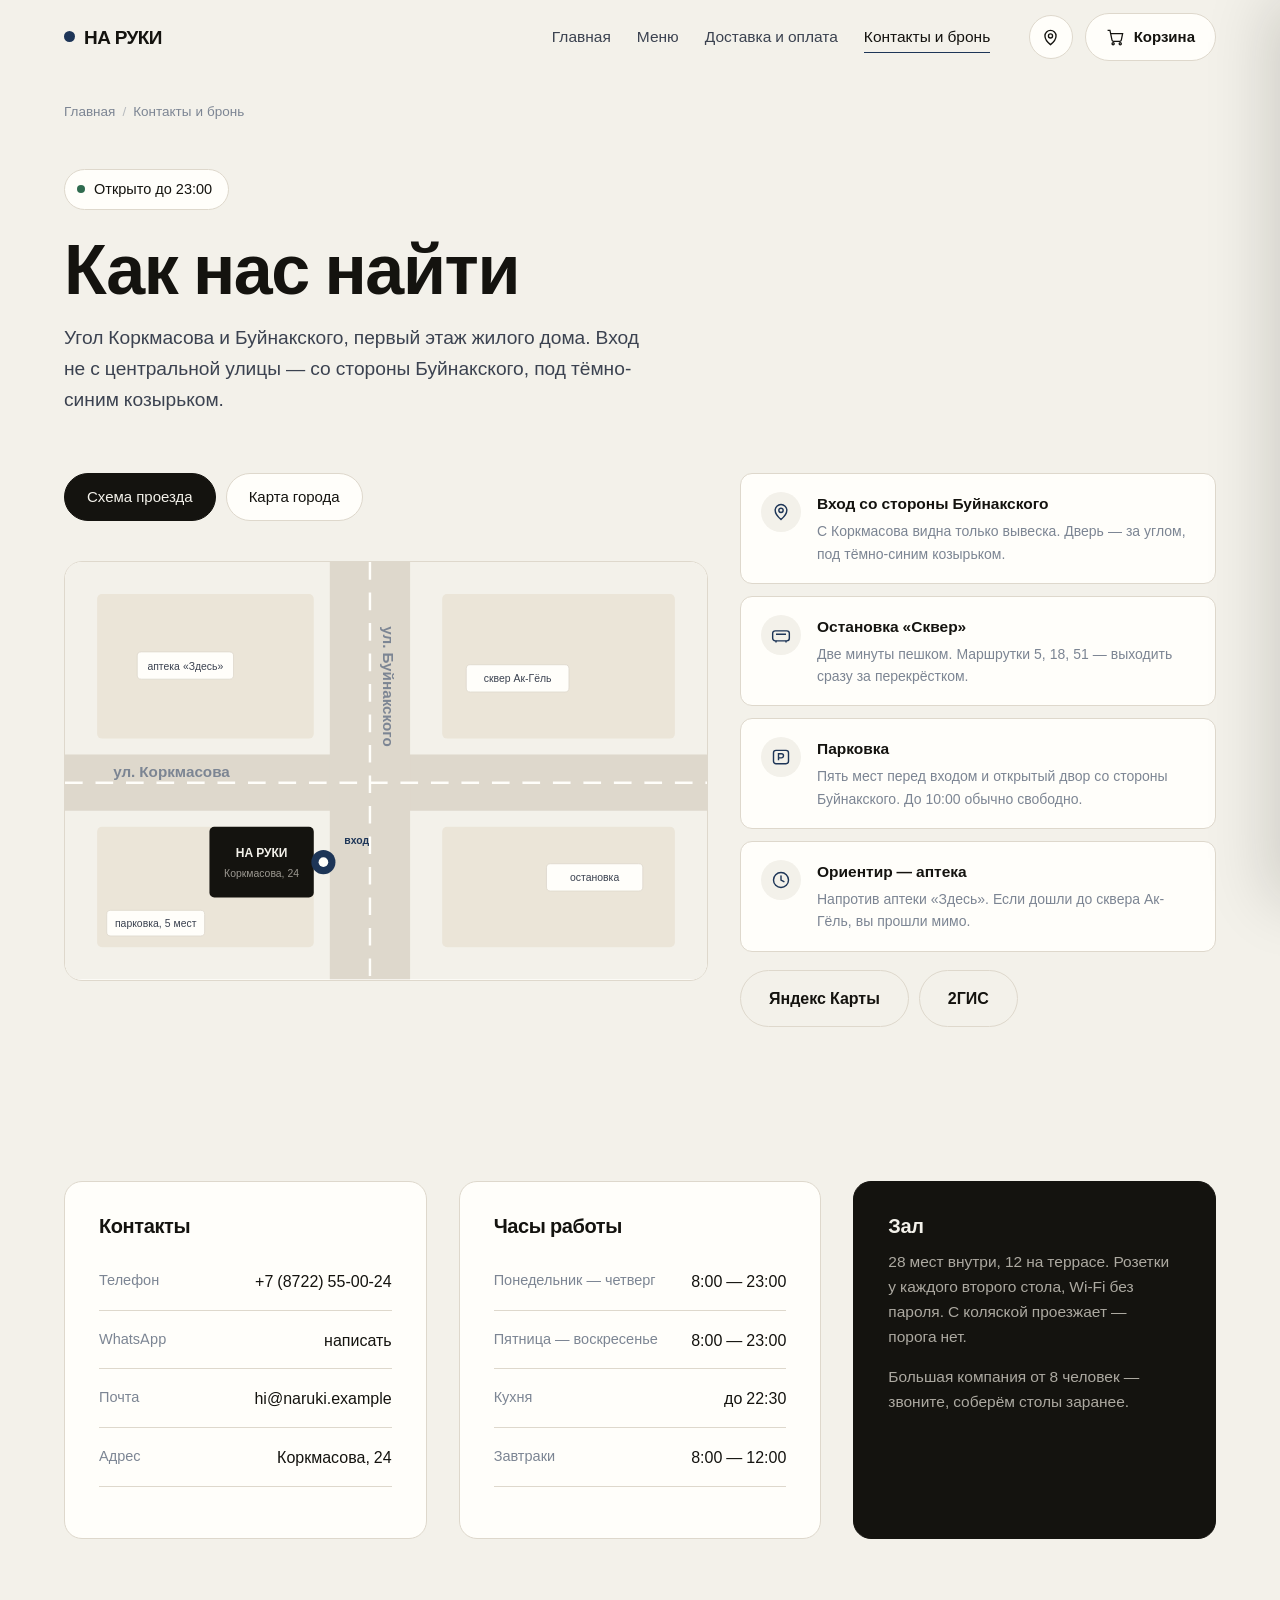
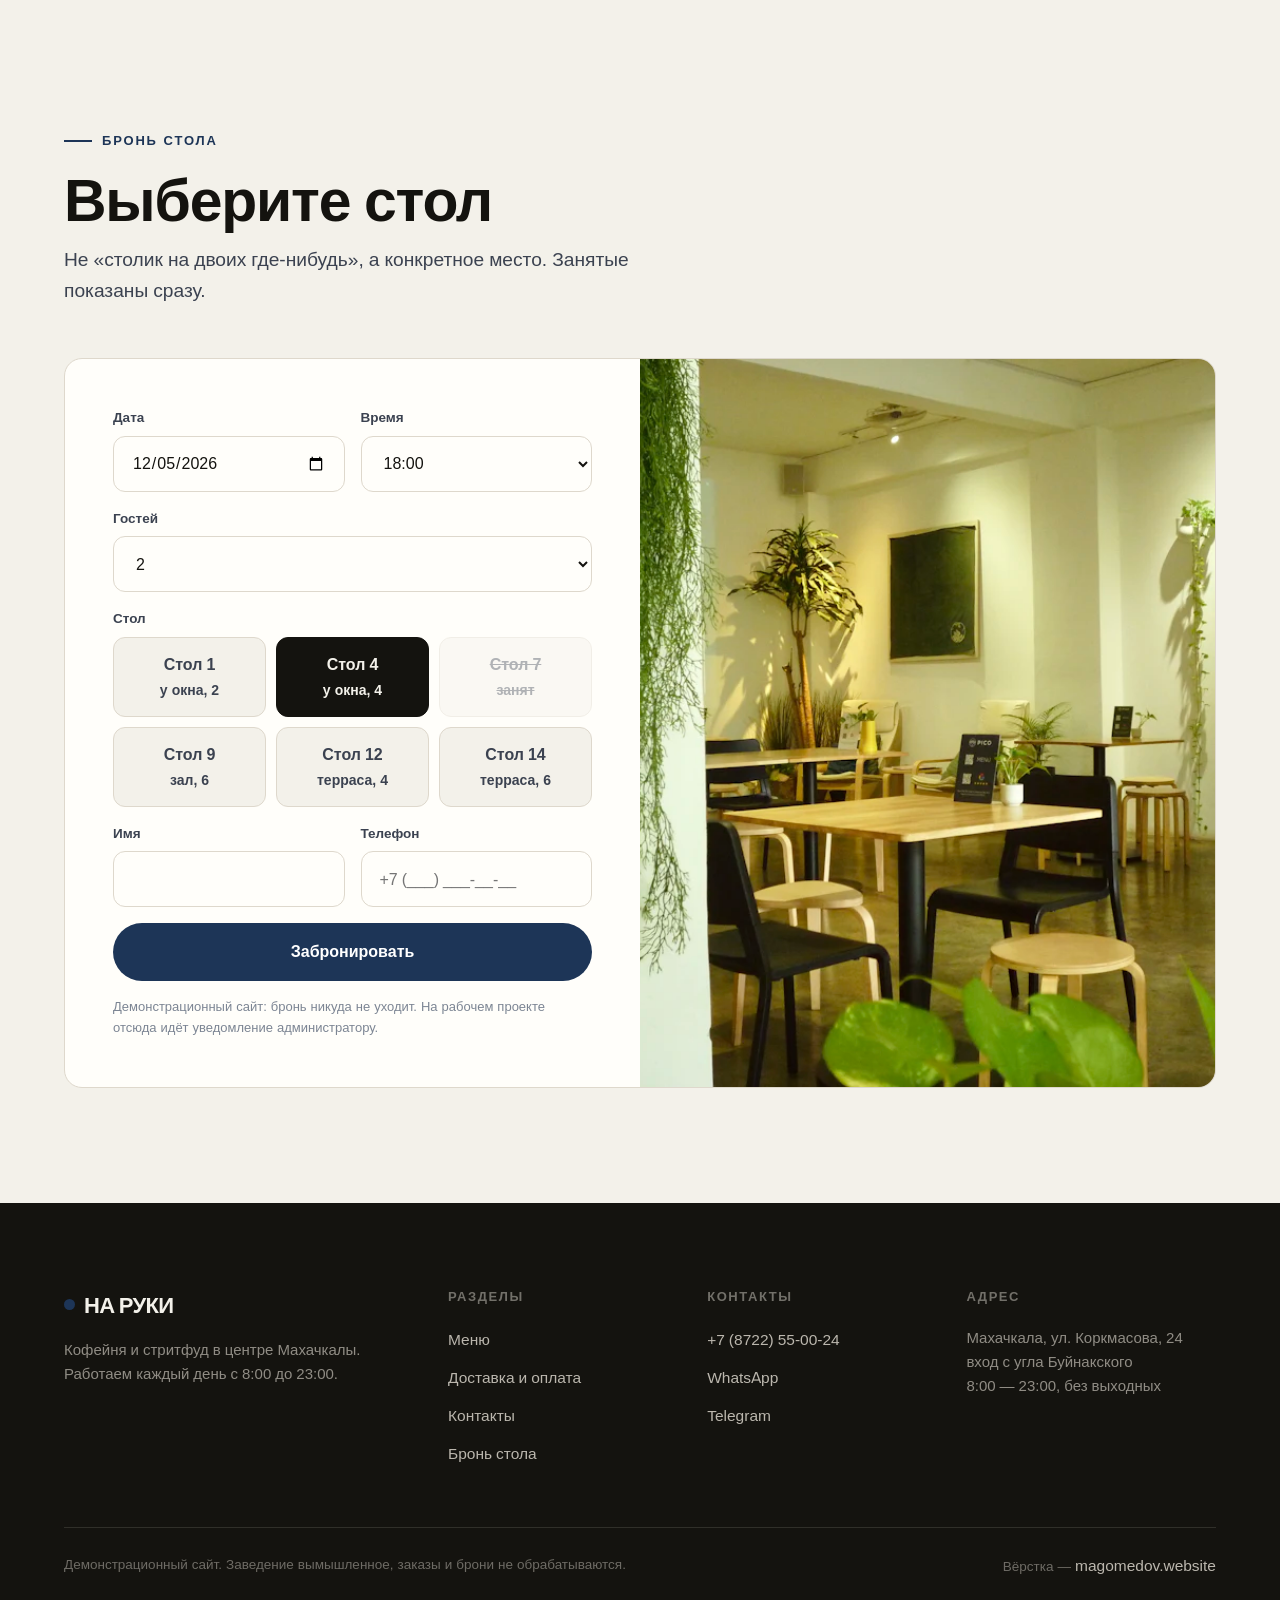
==== commit ffb24a82: "Шрифты со своего домена, картинки первого экрана без lazy Первая отрисовка на живом сайте наступала " ====
--- a/contacts.html
+++ b/contacts.html
@@ -18,9 +18,8 @@
 <meta name="twitter:card" content="summary_large_image">
 
 <link rel="icon" href="favicon.svg" type="image/svg+xml">
-<link rel="preconnect" href="https://fonts.googleapis.com">
-<link rel="preconnect" href="https://fonts.gstatic.com" crossorigin>
-<link rel="stylesheet" href="https://fonts.googleapis.com/css2?family=Unbounded:wght@600;700;800&family=Onest:wght@400;500;600;700&display=swap">
+<link rel="preload" href="assets/fonts/onest-cyrillic.woff2" as="font" type="font/woff2" crossorigin>
+<link rel="preload" href="assets/fonts/unbounded-cyrillic.woff2" as="font" type="font/woff2" crossorigin>
 <link rel="stylesheet" href="css/style.css">
 <noscript><style>.rise{opacity:1;transform:none}</style></noscript>
 
--- a/css/style.css
+++ b/css/style.css
@@ -1,3 +1,25 @@
+/* Шрифты лежат рядом, не на серверах Google: два лишних соединения на первой загрузке
+   стоили дороже самих файлов. Файлы — вариативные, один на все начертания семейства.
+   Обновить: скачать заново по css2?family=Unbounded:wght@600;700;800&family=Onest:wght@400;500;600;700 */
+@font-face { font-family: Onest; font-style: normal; font-weight: 100 900; font-display: swap;
+  src: url(../assets/fonts/onest-cyrillic.woff2) format('woff2');
+  unicode-range: U+0301, U+0400-045F, U+0490-0491, U+04B0-04B1, U+2116; }
+@font-face { font-family: Onest; font-style: normal; font-weight: 100 900; font-display: swap;
+  src: url(../assets/fonts/onest-latin.woff2) format('woff2');
+  unicode-range: U+0000-00FF, U+0131, U+0152-0153, U+02BB-02BC, U+02C6, U+02DA, U+02DC, U+0304, U+0308, U+0329, U+2000-206F, U+20AC, U+2122, U+2191, U+2193, U+2212, U+2215, U+FEFF, U+FFFD; }
+@font-face { font-family: Onest; font-style: normal; font-weight: 100 900; font-display: swap;
+  src: url(../assets/fonts/onest-latin-ext.woff2) format('woff2');
+  unicode-range: U+0100-02BA, U+02BD-02C5, U+02C7-02CC, U+02CE-02D7, U+02DD-02FF, U+1D00-1DBF, U+1E00-1E9F, U+1EF2-1EFF, U+2020, U+20A0-20AB, U+20AD-20C0, U+2113, U+2C60-2C7F, U+A720-A7FF; }
+@font-face { font-family: Unbounded; font-style: normal; font-weight: 100 900; font-display: swap;
+  src: url(../assets/fonts/unbounded-cyrillic.woff2) format('woff2');
+  unicode-range: U+0301, U+0400-045F, U+0490-0491, U+04B0-04B1, U+2116; }
+@font-face { font-family: Unbounded; font-style: normal; font-weight: 100 900; font-display: swap;
+  src: url(../assets/fonts/unbounded-latin.woff2) format('woff2');
+  unicode-range: U+0000-00FF, U+0131, U+0152-0153, U+02BB-02BC, U+02C6, U+02DA, U+02DC, U+0304, U+0308, U+0329, U+2000-206F, U+20AC, U+2122, U+2191, U+2193, U+2212, U+2215, U+FEFF, U+FFFD; }
+@font-face { font-family: Unbounded; font-style: normal; font-weight: 100 900; font-display: swap;
+  src: url(../assets/fonts/unbounded-latin-ext.woff2) format('woff2');
+  unicode-range: U+0100-02BA, U+02BD-02C5, U+02C7-02CC, U+02CE-02D7, U+02DD-02FF, U+1D00-1DBF, U+1E00-1E9F, U+1EF2-1EFF, U+2020, U+20A0-20AB, U+20AD-20C0, U+2113, U+2C60-2C7F, U+A720-A7FF; }
+
 /* НА РУКИ — кофе и стритфуд. Демо-сайт */
 
 :root {
@@ -277,8 +299,13 @@
 .combo .field label { color: rgba(245, 240, 230, .6); }
 .combo .field select { background: rgba(245, 240, 230, .07); border-color: rgba(245, 240, 230, .28); color: var(--cream); }
 .combo .field select option { color: var(--ink); background: var(--card); }   /* выпадающий список остаётся светлым */
-.combo .field select:disabled { opacity: .45; }
 .combo .note { color: rgba(245, 240, 230, .55); margin-top: 14px; }
+/* вне часов акции — как занятый стол в брони: чуть темнее и цена зачёркнута */
+.combo.is-closed .combo__pick,
+.combo.is-closed .combo__price,
+.combo.is-closed .btn { opacity: .5; }
+.combo.is-closed .combo__now { text-decoration: line-through; }
+.combo.is-closed .combo__old { text-decoration: none; }
 .combo .btn--ghost { --fg: var(--cream); border-color: rgba(245, 240, 230, .3); }
 .combo .btn--ghost:hover { --bg: var(--cream); --fg: var(--ink); }
 
@@ -425,7 +452,8 @@
 .drawer__foot { border-top: 1px solid var(--line); padding: 20px 26px calc(20px + env(safe-area-inset-bottom)); background: var(--card); }
 
 .cart-line { display: grid; grid-template-columns: 56px 1fr auto; gap: 14px; align-items: center; padding: 14px 0; border-bottom: 1px solid var(--line); }
-.cart-line__ph { width: 56px; height: 56px; border-radius: var(--r-s); background: linear-gradient(148deg, var(--ph-1), var(--ph-2)); }
+.cart-line__ph { width: 56px; height: 56px; border-radius: var(--r-s); background: linear-gradient(148deg, var(--ph-1), var(--ph-2)); overflow: hidden; }
+.cart-line__ph img { width: 100%; height: 100%; object-fit: cover; }
 .cart-line__name { font-size: 15.5px; font-weight: 600; line-height: 1.3; }
 .cart-line__price { font-size: 13.5px; color: var(--ink-3); margin-top: 3px; }
 .qty { display: flex; align-items: center; gap: 4px; border: 1px solid var(--line); border-radius: 100px; padding: 3px; background: var(--card); }
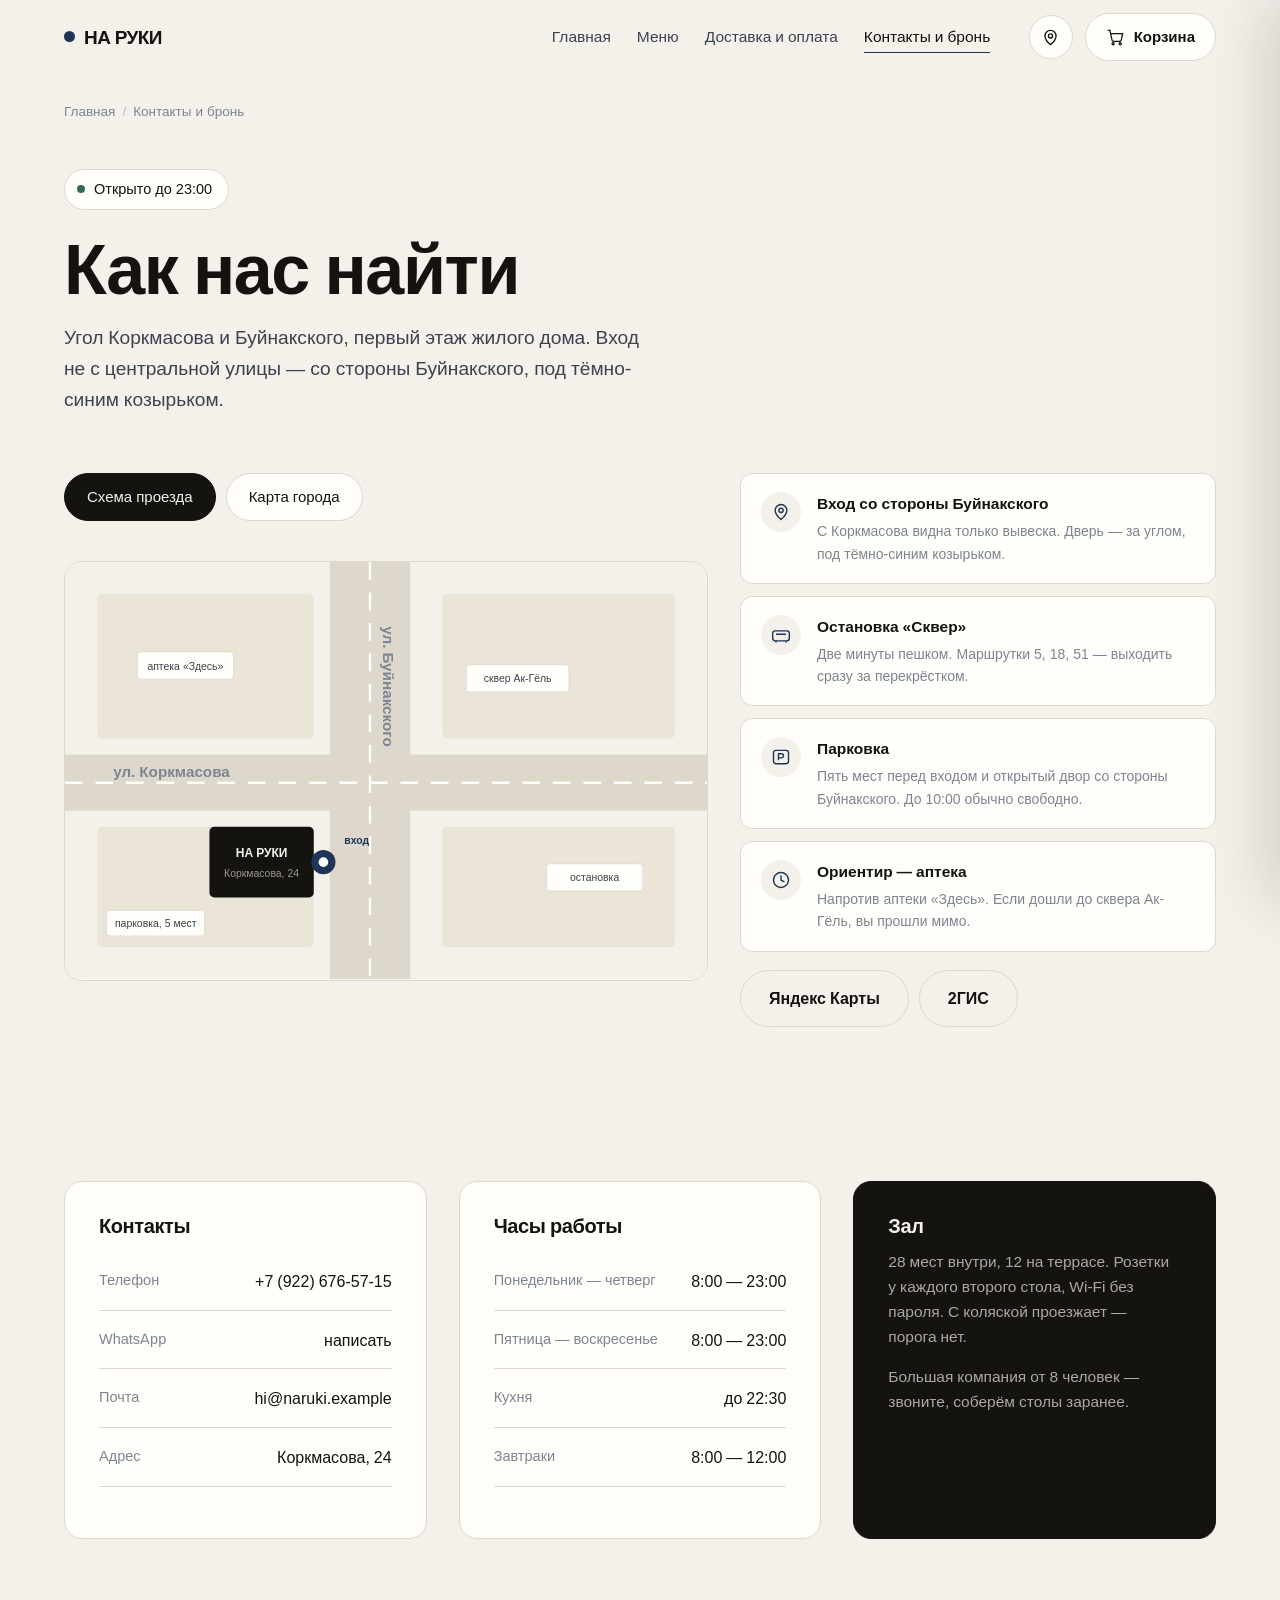
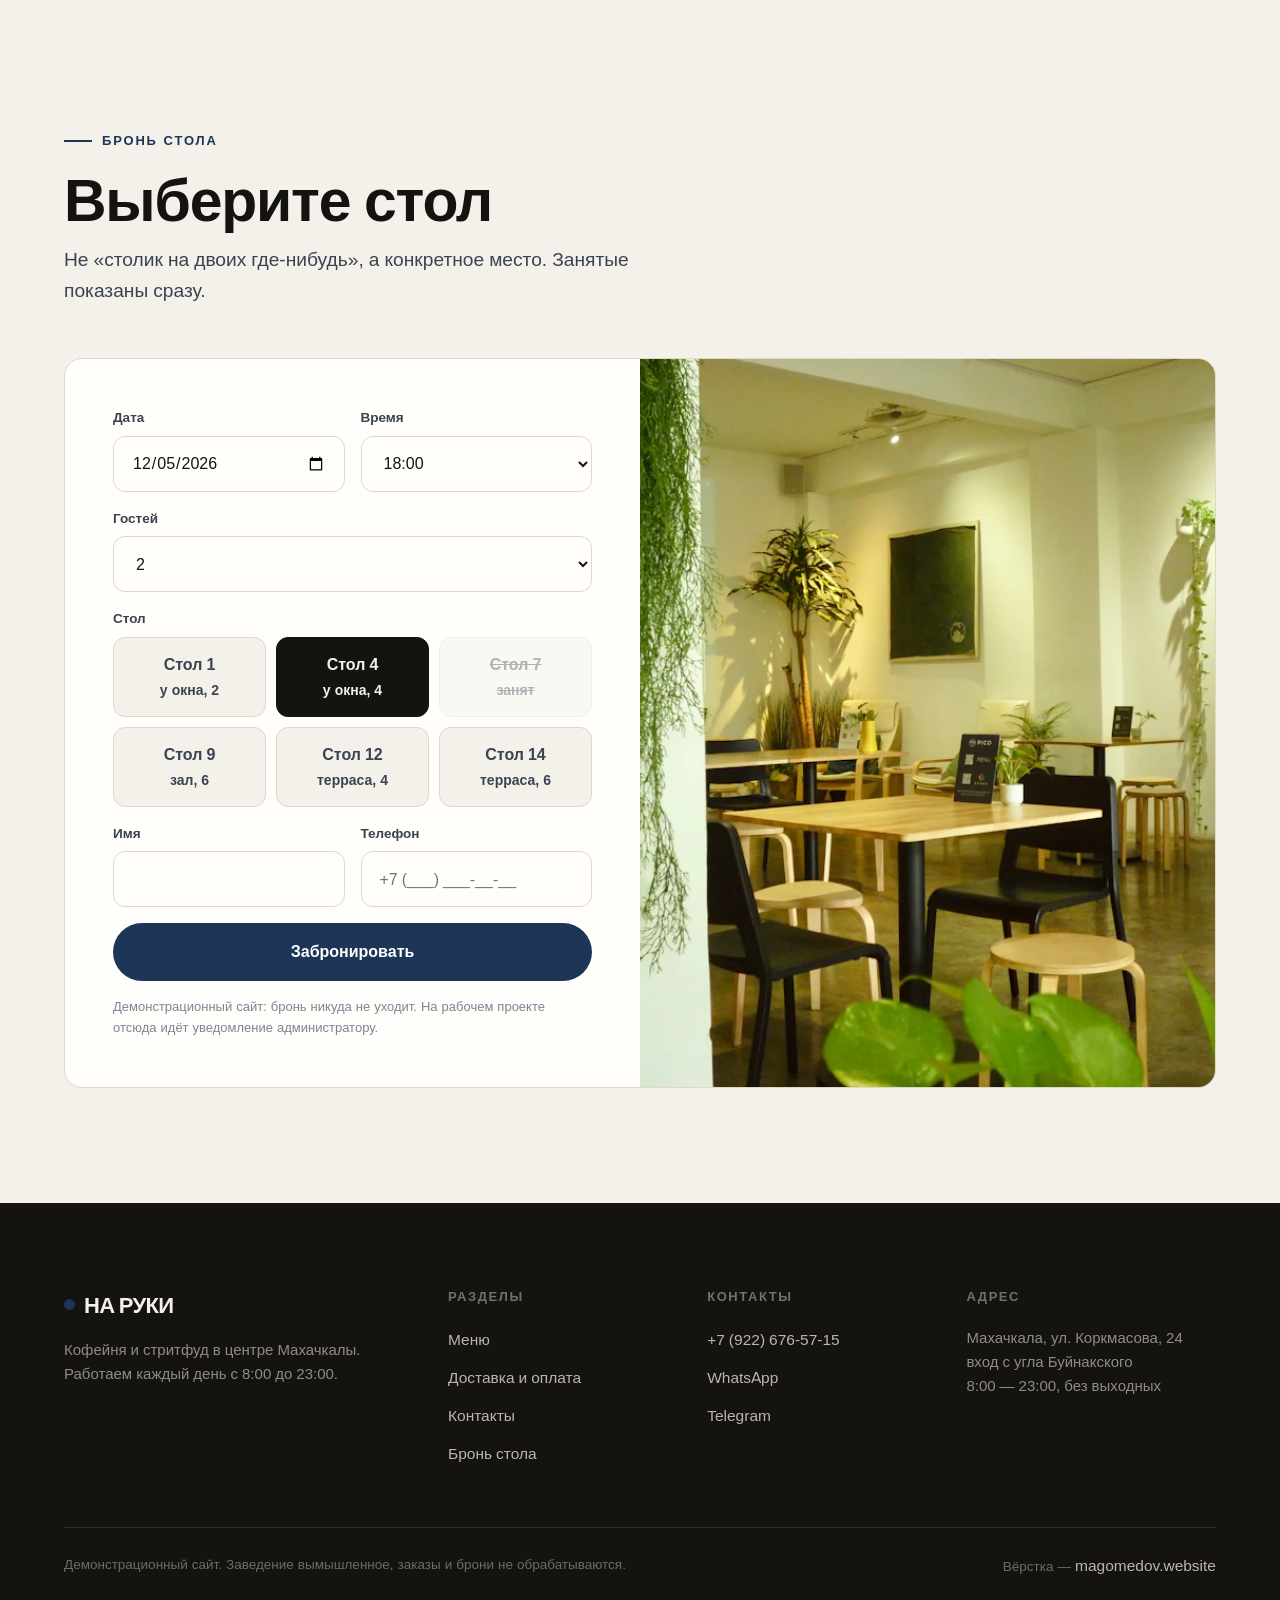
==== commit c6465ee8: "Настоящий телефон вместо выдуманного +7 (922) 676-57-15 — номер Магомеда, тот же, что на magomedov.w" ====
--- a/contacts.html
+++ b/contacts.html
@@ -39,7 +39,7 @@
   "@id": "https://magomedov.website/naruki/#business",
   "name": "НА РУКИ",
   "url": "https://magomedov.website/naruki/",
-  "telephone": "+78722550024",
+  "telephone": "+79226765715",
   "priceRange": "₽₽",
   "acceptsReservations": "https://magomedov.website/naruki/contacts.html",
   "address": {
@@ -187,8 +187,8 @@
         <div class="card rise">
           <h3 style="margin-bottom:18px">Контакты</h3>
           <dl class="contact-list">
-            <div><dt>Телефон</dt><dd><a href="tel:+78722550024">+7 (8722) 55-00-24</a></dd></div>
-            <div><dt>WhatsApp</dt><dd><a href="https://wa.me/78722550024" rel="nofollow noopener" target="_blank">написать</a></dd></div>
+            <div><dt>Телефон</dt><dd><a href="tel:+79226765715">+7 (922) 676-57-15</a></dd></div>
+            <div><dt>WhatsApp</dt><dd><a href="https://wa.me/79226765715" rel="nofollow noopener" target="_blank">написать</a></dd></div>
             <div><dt>Почта</dt><dd><a href="mailto:hi@naruki.example">hi@naruki.example</a></dd></div>
             <div><dt>Адрес</dt><dd>Коркмасова, 24</dd></div>
           </dl>
@@ -267,8 +267,8 @@
       <div>
         <h4>Контакты</h4>
         <ul>
-          <li><a href="tel:+78722550024">+7 (8722) 55-00-24</a></li>
-          <li><a href="https://wa.me/78722550024" rel="nofollow noopener" target="_blank">WhatsApp</a></li>
+          <li><a href="tel:+79226765715">+7 (922) 676-57-15</a></li>
+          <li><a href="https://wa.me/79226765715" rel="nofollow noopener" target="_blank">WhatsApp</a></li>
           <li><a href="https://t.me/naruki" rel="nofollow noopener" target="_blank">Telegram</a></li>
         </ul>
       </div>
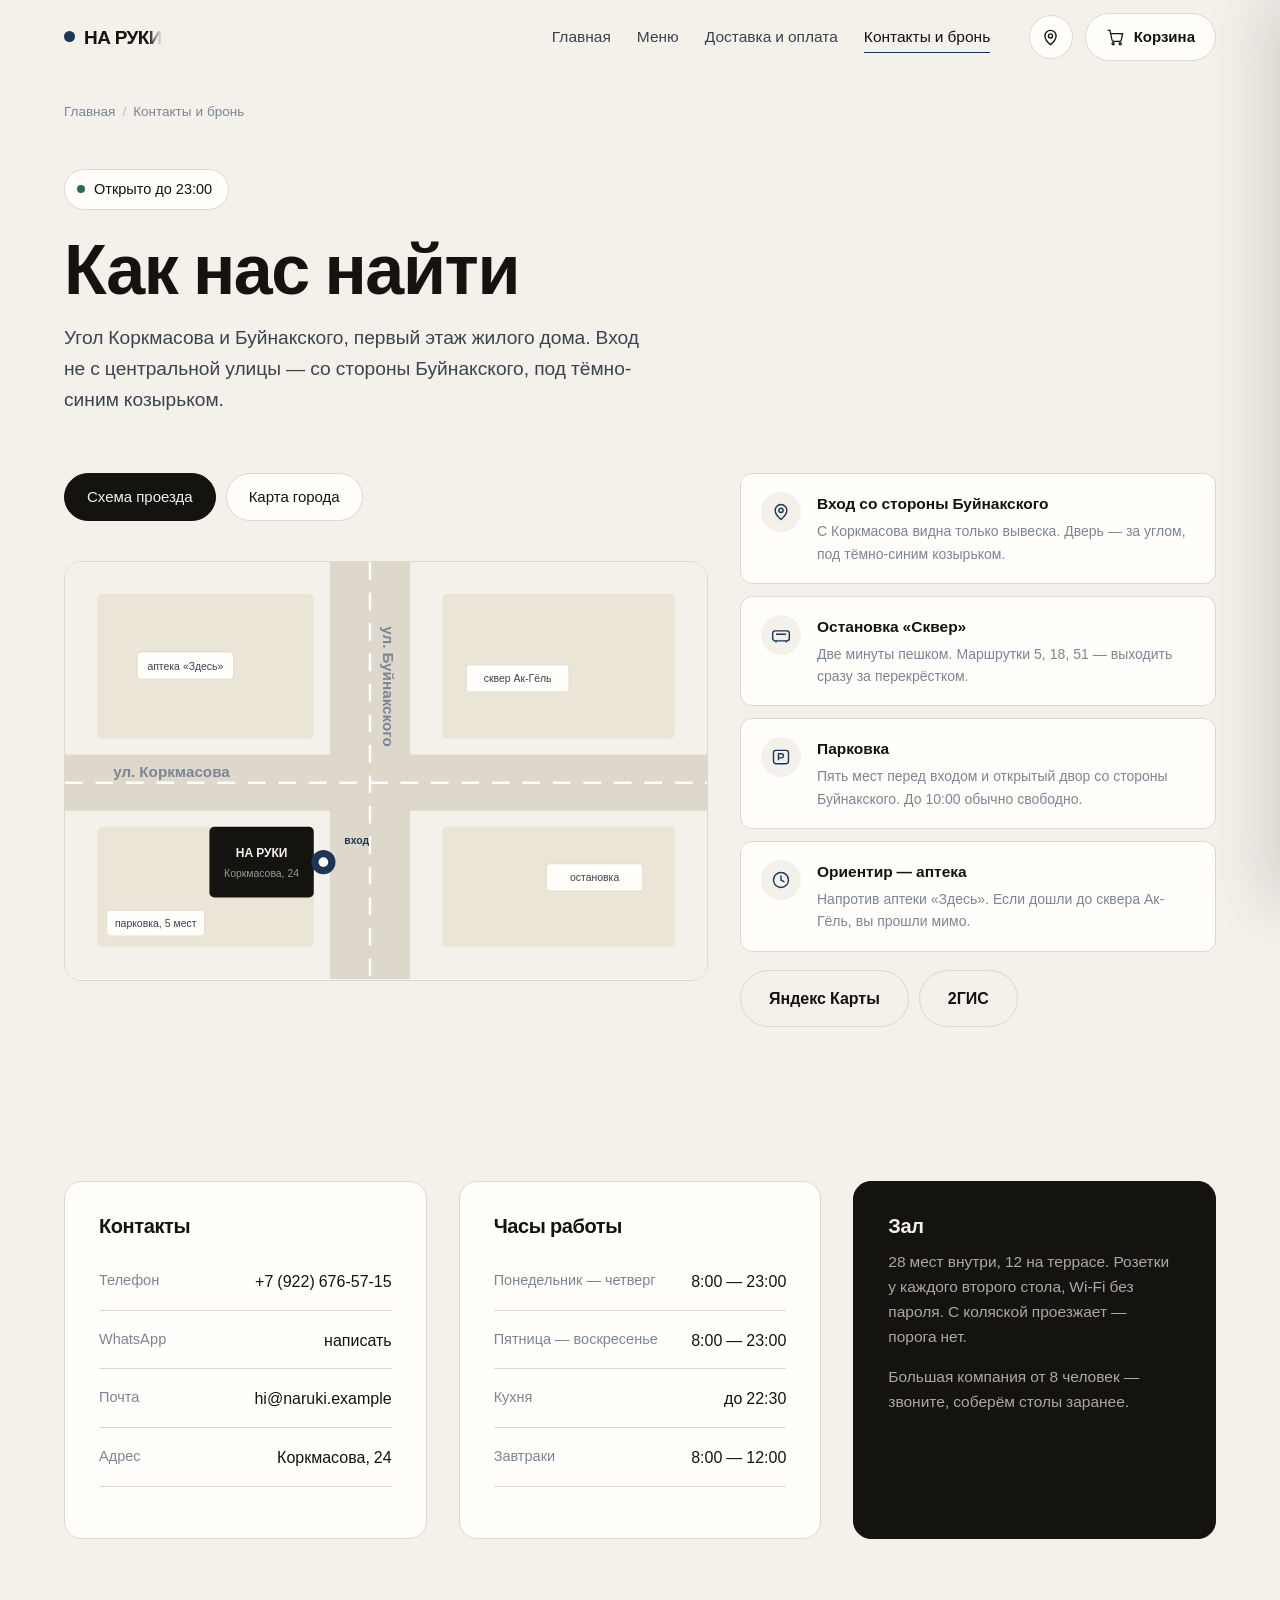
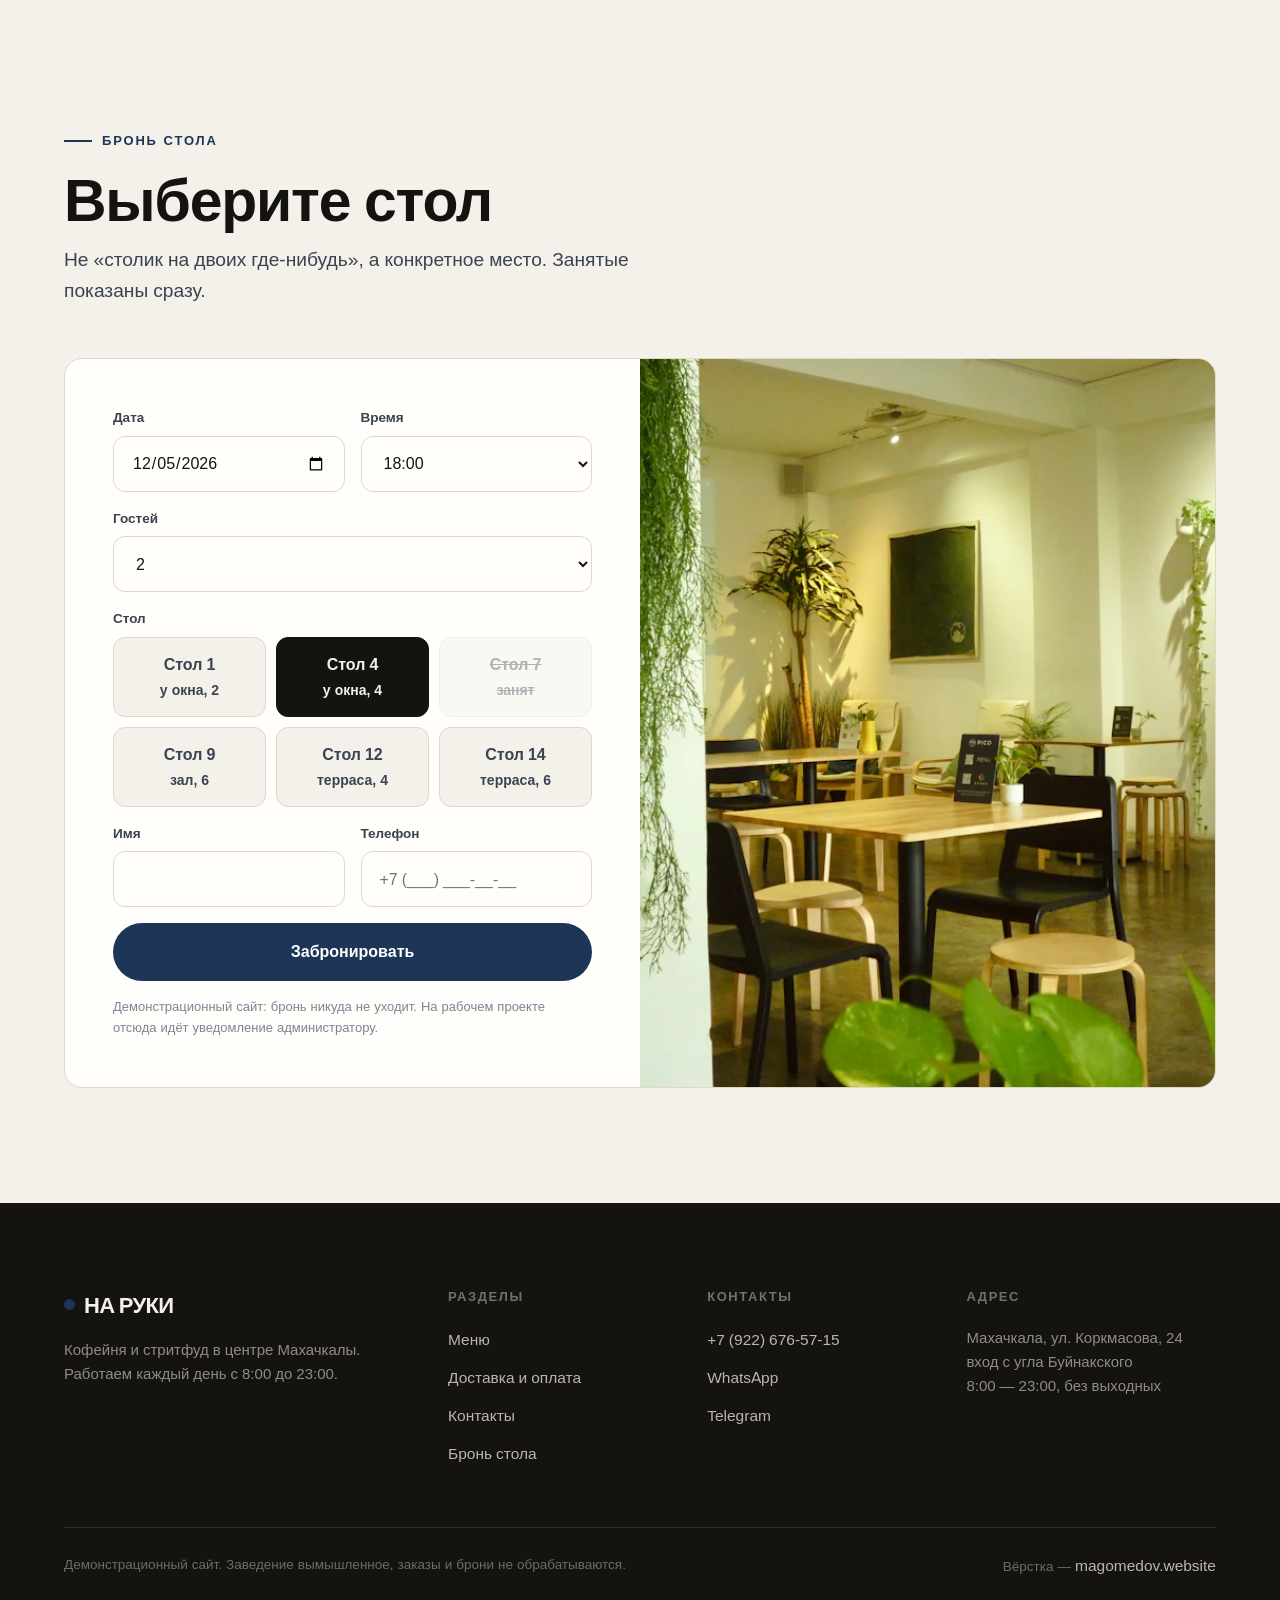
==== commit ab0d9595: "Примерка на своё заведение и подключение Метрики Внизу главной новый блок: посетитель вписывает назв" ====
--- a/contacts.html
+++ b/contacts.html
@@ -188,7 +188,7 @@
           <h3 style="margin-bottom:18px">Контакты</h3>
           <dl class="contact-list">
             <div><dt>Телефон</dt><dd><a href="tel:+79226765715">+7 (922) 676-57-15</a></dd></div>
-            <div><dt>WhatsApp</dt><dd><a href="https://wa.me/79226765715" rel="nofollow noopener" target="_blank">написать</a></dd></div>
+            <div><dt>WhatsApp</dt><dd><a href="https://wa.me/79226765715?text=%D0%A1%20%D1%81%D0%B0%D0%B9%D1%82%D0%B0%20%D0%9D%D0%90%20%D0%A0%D0%A3%D0%9A%D0%98.%20%D0%97%D0%B4%D1%80%D0%B0%D0%B2%D1%81%D1%82%D0%B2%D1%83%D0%B9%D1%82%D0%B5!%20%D0%98%D0%BD%D1%82%D0%B5%D1%80%D0%B5%D1%81%D1%83%D0%B5%D1%82%20%D1%82%D0%B0%D0%BA%D0%BE%D0%B9%20%D0%B6%D0%B5%20%D0%B4%D0%BB%D1%8F%20%D0%BC%D0%BE%D0%B5%D0%B3%D0%BE%20%D0%B7%D0%B0%D0%B2%D0%B5%D0%B4%D0%B5%D0%BD%D0%B8%D1%8F." rel="nofollow noopener" target="_blank">написать</a></dd></div>
             <div><dt>Почта</dt><dd><a href="mailto:hi@naruki.example">hi@naruki.example</a></dd></div>
             <div><dt>Адрес</dt><dd>Коркмасова, 24</dd></div>
           </dl>
@@ -268,8 +268,8 @@
         <h4>Контакты</h4>
         <ul>
           <li><a href="tel:+79226765715">+7 (922) 676-57-15</a></li>
-          <li><a href="https://wa.me/79226765715" rel="nofollow noopener" target="_blank">WhatsApp</a></li>
-          <li><a href="https://t.me/naruki" rel="nofollow noopener" target="_blank">Telegram</a></li>
+          <li><a href="https://wa.me/79226765715?text=%D0%A1%20%D1%81%D0%B0%D0%B9%D1%82%D0%B0%20%D0%9D%D0%90%20%D0%A0%D0%A3%D0%9A%D0%98.%20%D0%97%D0%B4%D1%80%D0%B0%D0%B2%D1%81%D1%82%D0%B2%D1%83%D0%B9%D1%82%D0%B5!%20%D0%98%D0%BD%D1%82%D0%B5%D1%80%D0%B5%D1%81%D1%83%D0%B5%D1%82%20%D1%82%D0%B0%D0%BA%D0%BE%D0%B9%20%D0%B6%D0%B5%20%D0%B4%D0%BB%D1%8F%20%D0%BC%D0%BE%D0%B5%D0%B3%D0%BE%20%D0%B7%D0%B0%D0%B2%D0%B5%D0%B4%D0%B5%D0%BD%D0%B8%D1%8F." rel="nofollow noopener" target="_blank">WhatsApp</a></li>
+          <li><a href="https://t.me/magadev_leads_bot?start=naruki" rel="nofollow noopener" target="_blank">Telegram</a></li>
         </ul>
       </div>
       <div>
@@ -303,5 +303,6 @@
 <script src="js/analytics.js" defer></script>
 <script src="js/menu-data.js"></script>
 <script src="js/main.js" defer></script>
+<script src="js/tryon.js" defer></script>
 </body>
 </html>
--- a/css/style.css
+++ b/css/style.css
@@ -57,7 +57,12 @@
 *, *::before, *::after { box-sizing: border-box; }
 [hidden] { display: none !important; }   /* иначе display:flex у .dish перебивает атрибут */
 
-html { scroll-behavior: smooth; }
+html {
+  scroll-behavior: smooth;
+  overflow-x: clip;                /* страницу нельзя утянуть вбок: clip не создаёт контейнер прокрутки, sticky живёт */
+  overscroll-behavior-x: none;     /* и не отскакивает резинкой при свайпе */
+  touch-action: manipulation;      /* двойной тап не зумит — ни на главной, ни в корзине, ни в диалогах */
+}
 
 body {
   margin: 0;
@@ -65,7 +70,6 @@
   color: var(--ink);
   font: 400 17px/1.6 Onest, -apple-system, "Segoe UI", Roboto, sans-serif;
   -webkit-font-smoothing: antialiased;
-  overflow-x: hidden;
 }
 
 h1, h2, h3 {
@@ -135,7 +139,7 @@
 .logo__dot { width: 11px; height: 11px; border-radius: 50%; background: var(--accent); flex: none; }
 
 .nav { display: flex; gap: 26px; margin-left: auto; }
-.nav a { font-size: 15.5px; font-weight: 500; position: relative; padding: 4px 0; color: var(--ink-2); transition: color var(--mid) var(--ease); }
+.nav a { font-size: 15.5px; font-weight: 500; position: relative; padding: 4px 0; color: var(--ink-2); white-space: nowrap; transition: color var(--mid) var(--ease); }
 .nav a::after {
   content: ""; position: absolute; left: 0; right: 0; bottom: 0; height: 1.5px;
   background: var(--accent); transform: scaleX(0); transform-origin: left;
@@ -388,6 +392,8 @@
   transition: background var(--mid) var(--ease), color var(--mid) var(--ease), border-color var(--mid) var(--ease);
 }
 .chip input:checked ~ span { background: var(--ink); color: var(--cream); border-color: var(--ink); }
+.chip__off { color: var(--accent); font-weight: 700; }   /* скидка видна на самом выборе, а не только в итогах */
+.chip input:checked ~ span .chip__off { color: var(--accent-soft); }
 .chip input:focus-visible ~ span { box-shadow: 0 0 0 3px rgba(20, 17, 13, .12); }
 
 .note { font-size: 13px; color: var(--ink-3); }
@@ -524,9 +530,7 @@
 @media (max-width: 1024px) {
   .ftr__grid { grid-template-columns: 1fr 1fr; }
   .find { grid-template-columns: 1fr; }
-}
-
-@media (max-width: 860px) {
+  /* на планшете четыре пункта в строку не помещались — тут уже бургер */
   .burger { display: block; }
   .nav {
     position: fixed; inset: 74px 0 auto; flex-direction: column; gap: 0;
@@ -538,7 +542,6 @@
   .nav.is-open { transform: none; visibility: visible; }
   .nav a { padding: 15px 0; border-bottom: 1px solid var(--line); font-size: 17px; }
   .nav a::after { display: none; }
-  .hdr__act .cart-btn span:not(.cart-btn__count) { display: none; }
   .hdr__in { gap: 10px; }
   .logo { font-size: 17px; }
   .pin-btn, .burger { width: 40px; height: 40px; }
@@ -556,6 +559,7 @@
 }
 
 @media (max-width: 560px) {
+  .hdr__act .cart-btn span:not(.cart-btn__count) { display: none; }   /* до 560 подпись «Корзина» не влезает, дальше — влезает */
   .row2, .ftr__grid { grid-template-columns: 1fr; }
   .grid-dish { grid-template-columns: 1fr; }
   .hero__art { grid-template-columns: 1fr; }
@@ -580,3 +584,26 @@
 .skip:focus { top: 0; }
 
 .sr { position: absolute; width: 1px; height: 1px; padding: 0; margin: -1px; overflow: hidden; clip: rect(0 0 0 0); white-space: nowrap; border: 0; }
+
+/* Примерка на своё заведение. Палитру меняет tryon.js через переменные :root,
+   поэтому здесь только сам блок — цвета он берёт те же, что и весь сайт. */
+.tryon { background: var(--card); border: 1px solid var(--line); border-radius: var(--r);
+  padding: clamp(24px, 4vw, 44px); box-shadow: var(--shadow); }
+.tryon__lead { max-width: 62ch; color: var(--ink-2); margin: 8px 0 24px; }
+.tryon__row { display: flex; flex-wrap: wrap; gap: 14px; align-items: center; }
+.tryon__row input { flex: 1 1 260px; min-width: 0; font: inherit; color: var(--ink);
+  background: var(--cream); border: 1px solid var(--line); border-radius: var(--r-s);
+  padding: 14px 16px; transition: border-color var(--mid) var(--ease); }
+.tryon__row input:focus { outline: none; border-color: var(--accent); }
+.tryon__colors { display: flex; gap: 10px; }
+.swatch { width: 38px; height: 38px; border-radius: 50%; border: 2px solid var(--line);
+  cursor: pointer; padding: 0; transition: transform var(--mid) var(--ease), border-color var(--mid) var(--ease); }
+.swatch:hover { transform: scale(1.08); }
+.swatch.is-on { border-color: var(--ink); transform: scale(1.12); }
+.tryon__btns { display: flex; flex-wrap: wrap; gap: 12px; margin-top: 20px; }
+.tryon__done { margin: 18px 0 0; color: var(--accent); font-weight: 600; }
+/* Длинное название из примерки расталкивало шапку на телефоне: страница становилась
+   шире экрана и бургер уезжал за край. Логотип теперь сжимается, хвост уходит в затухание. */
+.hdr .logo { min-width: 0; max-width: 46vw; overflow: hidden; white-space: nowrap;
+  -webkit-mask-image: linear-gradient(90deg, #000 86%, transparent);
+          mask-image: linear-gradient(90deg, #000 86%, transparent); }
